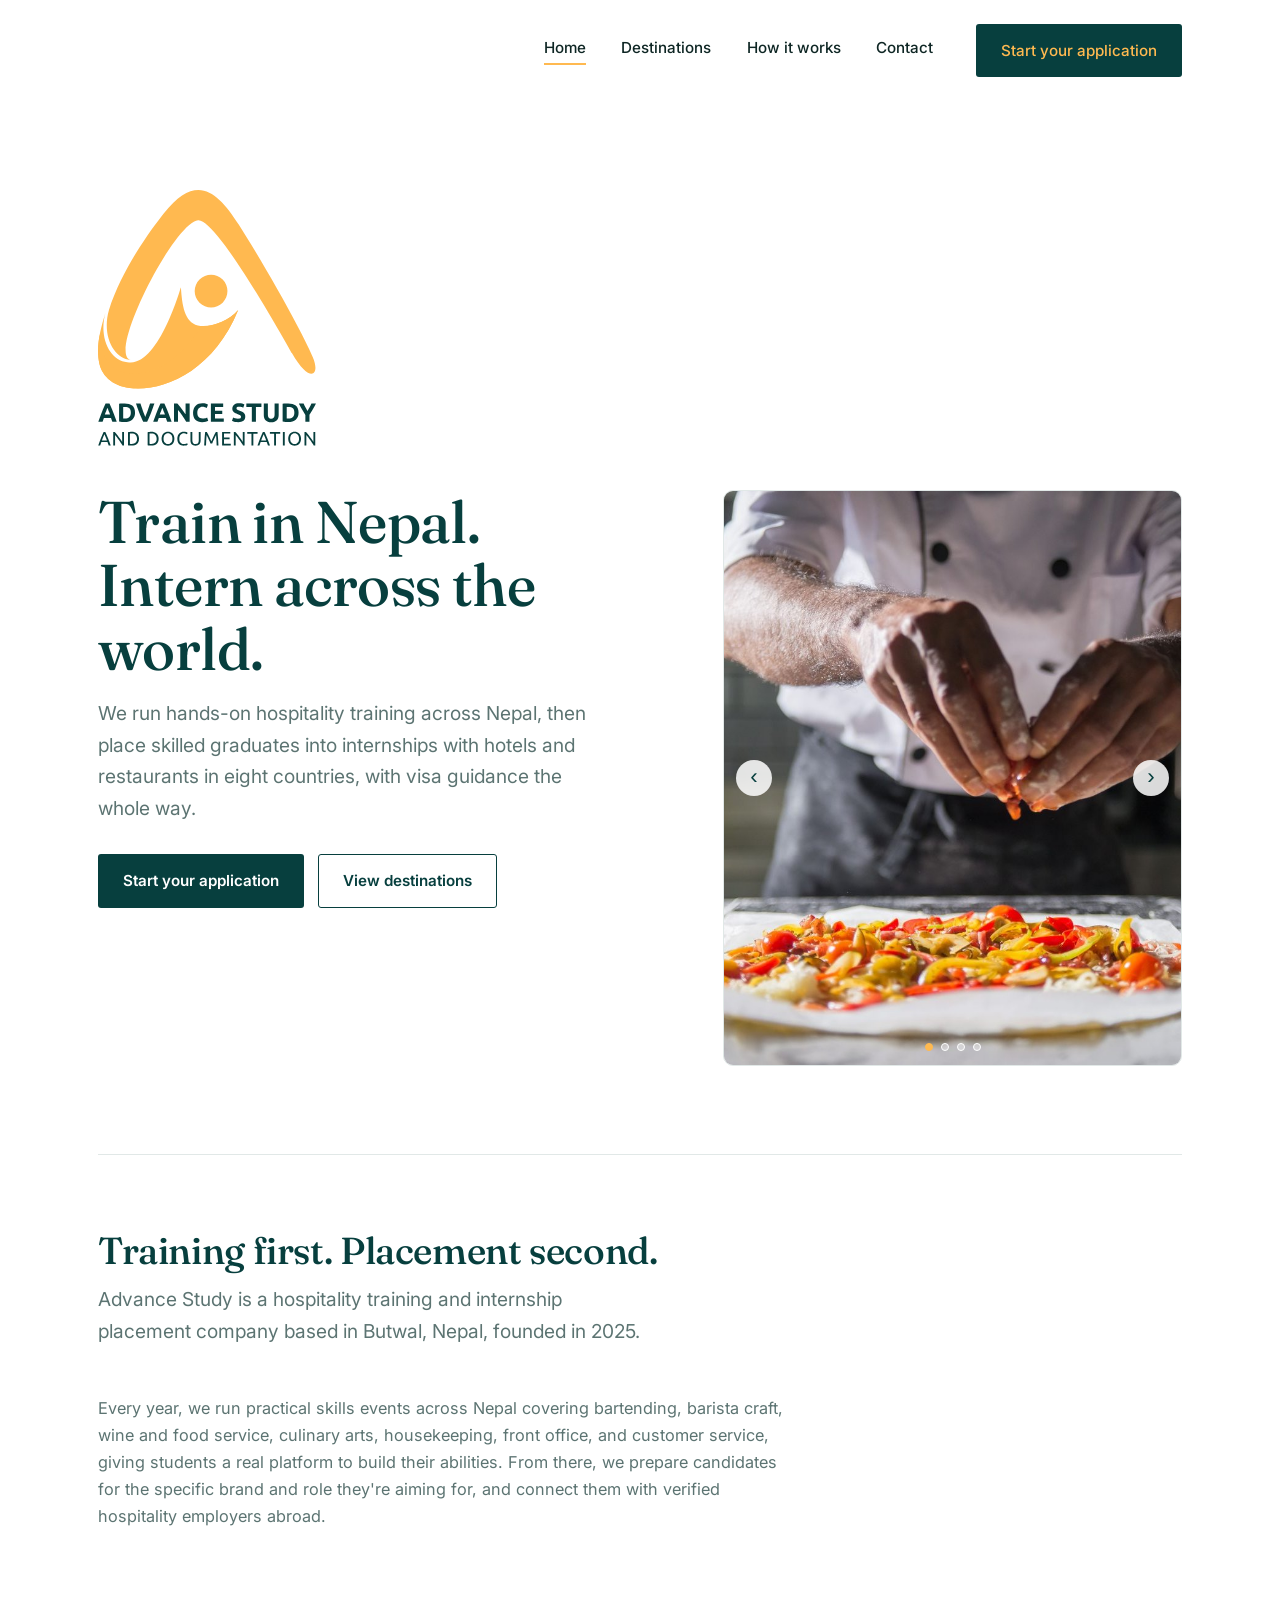
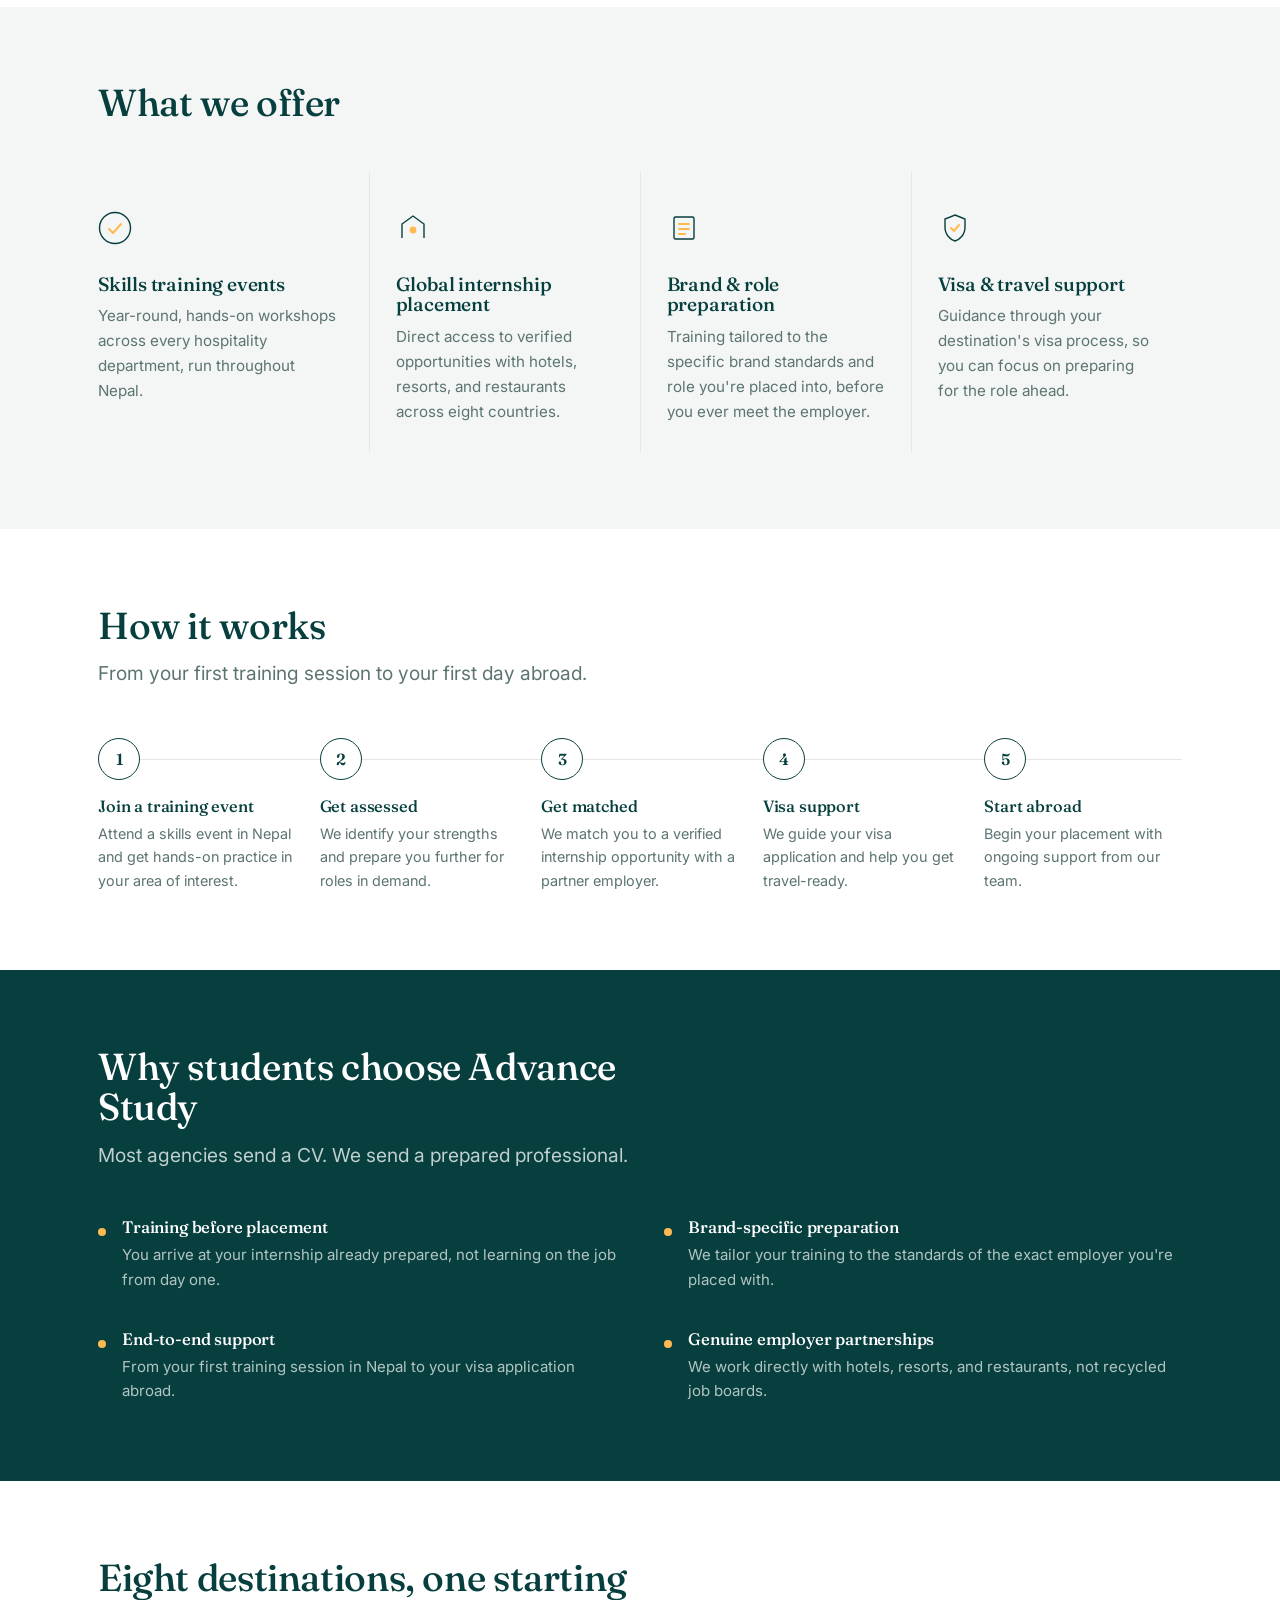
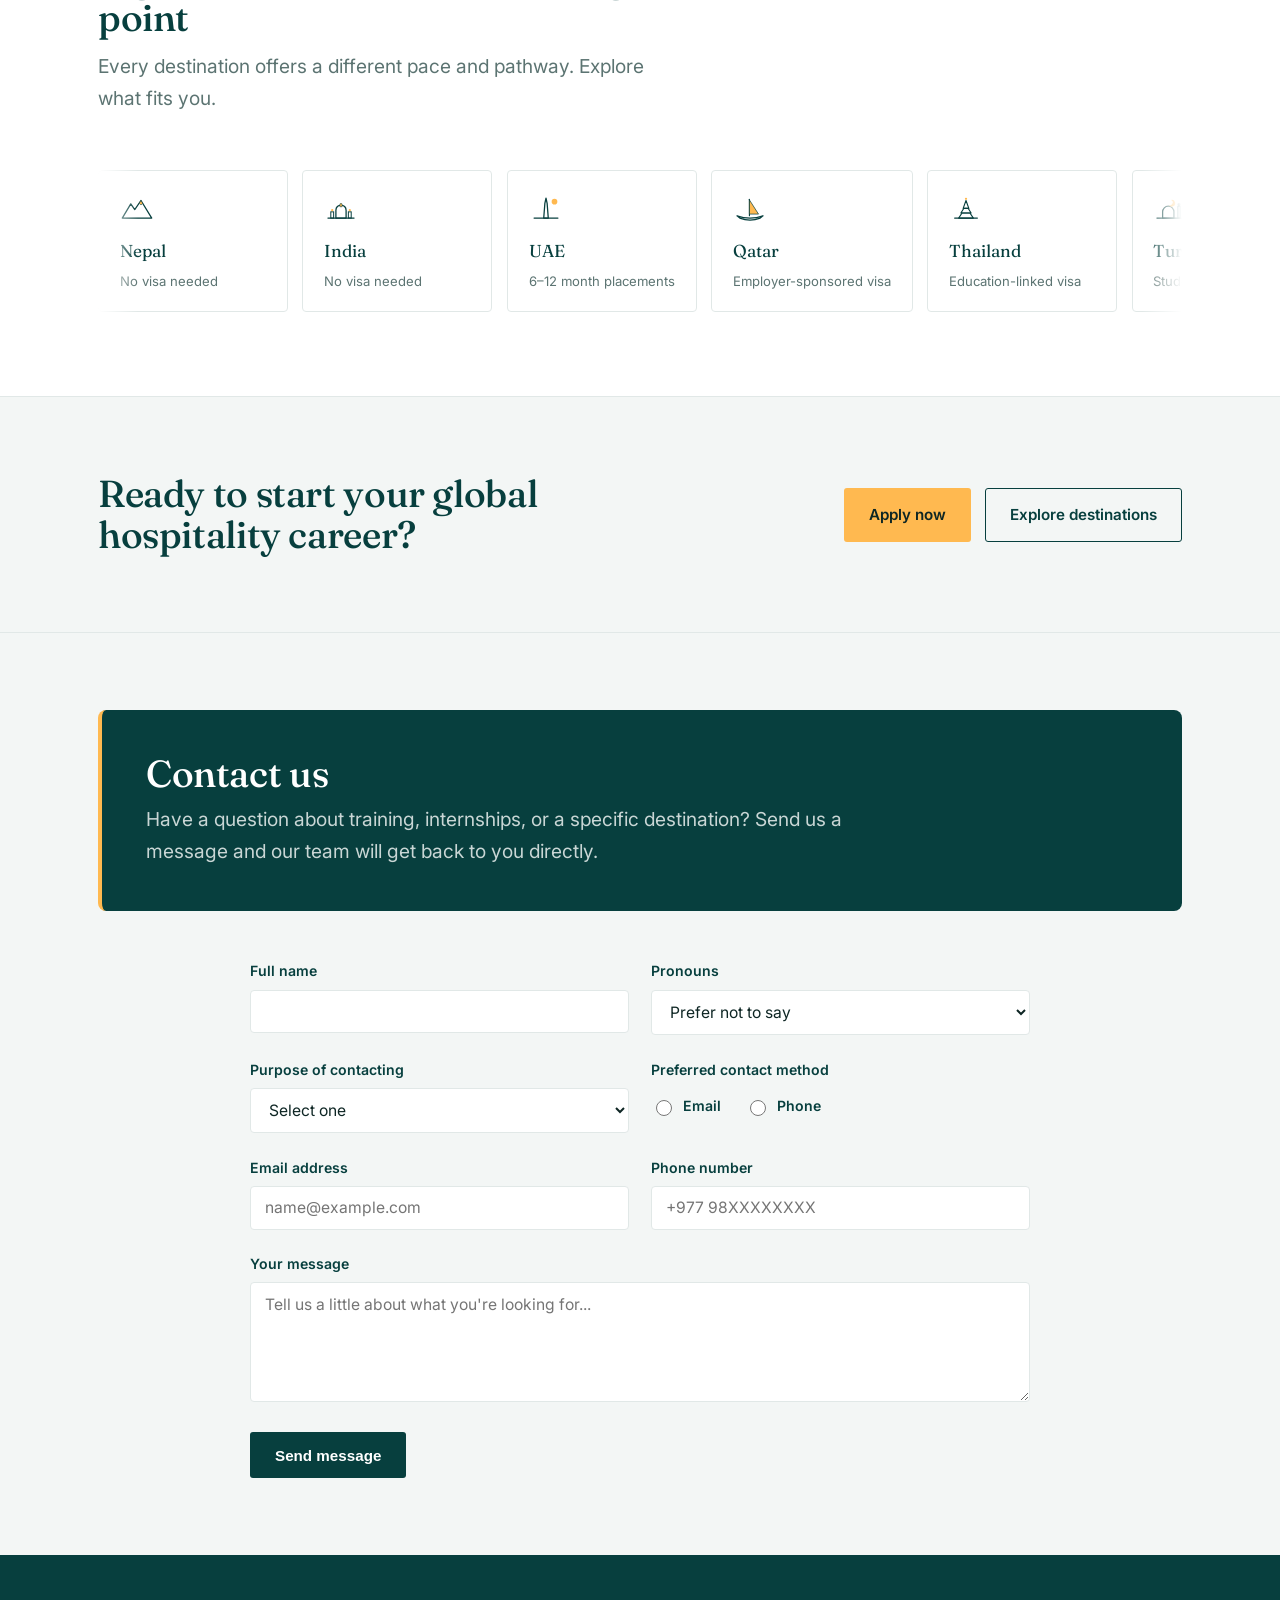
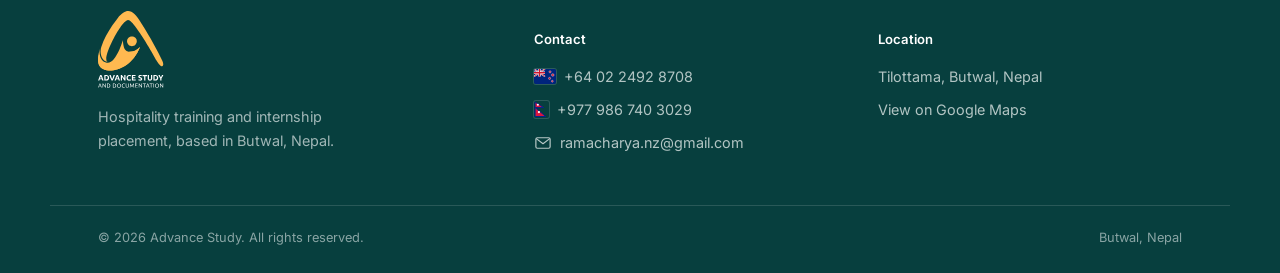
==== index.html @ 86c3196e "Add files via upload" ====
<!DOCTYPE html>
<html lang="en">
<head>
<meta charset="UTF-8">
<meta name="viewport" content="width=device-width, initial-scale=1.0">
<title>Advance Study | Hospitality Training &amp; Global Internships</title>
<meta name="description" content="Advance Study trains Nepalese hospitality students and places them into internships across eight countries, with visa guidance from start to finish.">
<link rel="preconnect" href="https://fonts.googleapis.com">
<link rel="preconnect" href="https://fonts.gstatic.com" crossorigin>
<link href="https://fonts.googleapis.com/css2?family=Fraunces:opsz,wght@9..144,500;9..144,600&family=Inter:wght@400;500;600&display=swap" rel="stylesheet">
<link rel="stylesheet" href="styles.css">
</head>
<body>

<header class="site-header" id="siteHeader">
  <div class="wrap nav">
    <a href="index.html" class="brand">
      <span class="nav-logo-slot" id="navLogoSlot"></span>
    </a>
    <nav class="nav-links">
      <a href="index.html" class="active">Home</a>
      <a href="destinations.html">Destinations</a>
      <a href="#how-it-works">How it works</a>
      <a href="#contact">Contact</a>
      <a href="#contact" class="btn btn-primary nav-cta">Start your application</a>
    </nav>
    <button class="nav-toggle" id="navToggle" aria-label="Menu">
      <span></span><span></span><span></span>
    </button>
  </div>
</header>

<img src="assets/logo-dark.svg" alt="Advance Study" class="traveling-icon" id="travelingIcon" aria-hidden="true">

<main>

  <!-- HERO -->
  <section class="hero">
    <div class="wrap">
      <div class="hero-logo">
        <span class="hero-logo-slot" id="heroLogoSlot"></span>
      </div>
      <div class="hero-grid">
      <div class="hero-copy">
        <h1>Train in Nepal.<br>Intern across the world.</h1>
        <p class="lede">We run hands-on hospitality training across Nepal, then place skilled graduates into internships with hotels and restaurants in eight countries, with visa guidance the whole way.</p>
        <div class="cta-row">
          <a href="#contact" class="btn btn-primary">Start your application</a>
          <a href="destinations.html" class="btn btn-secondary">View destinations</a>
        </div>
      </div>
      <div class="hero-art">
        <div class="hero-slideshow" id="heroSlideshow" role="region" aria-label="Photos of our hospitality training and internships">
          <div class="slide active"><img src="assets/hero/chef-plating.jpg" alt="Chef plating a dish during hands-on culinary training"></div>
          <div class="slide"><img src="assets/hero/kitchen-team.jpg" alt="Kitchen team preparing food together during training"></div>
          <div class="slide"><img src="assets/hero/waiter-service.jpg" alt="Server practicing table-side wine service"></div>
          <div class="slide"><img src="assets/hero/housekeeping.jpg" alt="Housekeeping trainee making a hotel bed"></div>
          <button class="slide-arrow prev" id="slidePrev" aria-label="Previous photo">&#8249;</button>
          <button class="slide-arrow next" id="slideNext" aria-label="Next photo">&#8250;</button>
          <div class="slide-dots" id="slideDots">
            <button class="dot active" data-index="0" aria-label="Show photo 1"></button>
            <button class="dot" data-index="1" aria-label="Show photo 2"></button>
            <button class="dot" data-index="2" aria-label="Show photo 3"></button>
            <button class="dot" data-index="3" aria-label="Show photo 4"></button>
          </div>
        </div>
      </div>
      </div>
    </div>
  </section>

  <div class="wrap"><div class="hairline"></div></div>

  <!-- ABOUT -->
  <section id="about">
    <div class="wrap">
      <div class="section-head">
        <h2>Training first. Placement second.</h2>
        <p class="lede">Advance Study is a hospitality training and internship placement company based in Butwal, Nepal, founded in 2025.</p>
      </div>
      <p style="max-width:70ch; color:var(--teal-muted); font-size:1.02rem;">
        Every year, we run practical skills events across Nepal covering bartending, barista craft, wine and food service, culinary arts, housekeeping, front office, and customer service, giving students a real platform to build their abilities. From there, we prepare candidates for the specific brand and role they're aiming for, and connect them with verified hospitality employers abroad.
      </p>
    </div>
  </section>

  <!-- WHAT WE OFFER -->
  <section style="background:var(--bg-soft);">
    <div class="wrap">
      <div class="section-head">
        <h2>What we offer</h2>
      </div>
      <div class="offer-grid">
        <div class="offer-item">
          <div class="mark-wrap"><svg class="mark" viewBox="0 0 34 34" fill="none"><circle cx="17" cy="17" r="15.5" stroke="#073F3E" stroke-width="1.4"/><path d="M11 18l4 4 8-9" stroke="#FFB950" stroke-width="2" stroke-linecap="round" stroke-linejoin="round"/></svg></div>
          <h3>Skills training events</h3>
          <p>Year-round, hands-on workshops across every hospitality department, run throughout Nepal.</p>
        </div>
        <div class="offer-item">
          <div class="mark-wrap"><svg class="mark" viewBox="0 0 34 34" fill="none"><path d="M6 27V13l11-8 11 8v14" stroke="#073F3E" stroke-width="1.4"/><circle cx="17" cy="19" r="3.4" fill="#FFB950"/></svg></div>
          <h3>Global internship placement</h3>
          <p>Direct access to verified opportunities with hotels, resorts, and restaurants across eight countries.</p>
        </div>
        <div class="offer-item">
          <div class="mark-wrap"><svg class="mark" viewBox="0 0 34 34" fill="none"><rect x="7" y="6" width="20" height="22" rx="1.5" stroke="#073F3E" stroke-width="1.4"/><path d="M12 13h10M12 18h10M12 23h6" stroke="#FFB950" stroke-width="2" stroke-linecap="round"/></svg></div>
          <h3>Brand &amp; role preparation</h3>
          <p>Training tailored to the specific brand standards and role you're placed into, before you ever meet the employer.</p>
        </div>
        <div class="offer-item">
          <div class="mark-wrap"><svg class="mark" viewBox="0 0 34 34" fill="none"><path d="M17 4l10 4v8c0 8-5.5 12.6-10 14-4.5-1.4-10-6-10-14V8z" stroke="#073F3E" stroke-width="1.4"/><path d="M13 17l3 3 5-6" stroke="#FFB950" stroke-width="2" stroke-linecap="round" stroke-linejoin="round"/></svg></div>
          <h3>Visa &amp; travel support</h3>
          <p>Guidance through your destination's visa process, so you can focus on preparing for the role ahead.</p>
        </div>
      </div>
    </div>
  </section>

  <!-- HOW IT WORKS -->
  <section id="how-it-works">
    <div class="wrap">
      <div class="section-head">
        <h2>How it works</h2>
        <p class="lede">From your first training session to your first day abroad.</p>
      </div>
      <div class="process">
        <div class="step">
          <div class="num">1</div>
          <h3>Join a training event</h3>
          <p>Attend a skills event in Nepal and get hands-on practice in your area of interest.</p>
        </div>
        <div class="step">
          <div class="num">2</div>
          <h3>Get assessed</h3>
          <p>We identify your strengths and prepare you further for roles in demand.</p>
        </div>
        <div class="step">
          <div class="num">3</div>
          <h3>Get matched</h3>
          <p>We match you to a verified internship opportunity with a partner employer.</p>
        </div>
        <div class="step">
          <div class="num">4</div>
          <h3>Visa support</h3>
          <p>We guide your visa application and help you get travel-ready.</p>
        </div>
        <div class="step">
          <div class="num">5</div>
          <h3>Start abroad</h3>
          <p>Begin your placement with ongoing support from our team.</p>
        </div>
      </div>
    </div>
  </section>

  <!-- WHY CHOOSE US (inverted) -->
  <section class="inverted">
    <div class="wrap">
      <div class="section-head">
        <h2>Why students choose Advance Study</h2>
        <p class="lede">Most agencies send a CV. We send a prepared professional.</p>
      </div>
      <div class="reasons">
        <div class="reason">
          <span class="dot"></span>
          <div><h3>Training before placement</h3><p>You arrive at your internship already prepared, not learning on the job from day one.</p></div>
        </div>
        <div class="reason">
          <span class="dot"></span>
          <div><h3>Brand-specific preparation</h3><p>We tailor your training to the standards of the exact employer you're placed with.</p></div>
        </div>
        <div class="reason">
          <span class="dot"></span>
          <div><h3>End-to-end support</h3><p>From your first training session in Nepal to your visa application abroad.</p></div>
        </div>
        <div class="reason">
          <span class="dot"></span>
          <div><h3>Genuine employer partnerships</h3><p>We work directly with hotels, resorts, and restaurants, not recycled job boards.</p></div>
        </div>
      </div>
    </div>
  </section>

  <!-- DESTINATIONS TEASER -->
  <section>
    <div class="wrap">
      <div class="section-head">
        <h2>Eight destinations, one starting point</h2>
        <p class="lede">Every destination offers a different pace and pathway. Explore what fits you.</p>
      </div>
      <div class="dest-scroller" id="destScroller">
        <div class="dest-track-wrapper" id="destTrack">
          <div class="dest-track">
            <a class="dest-chip" href="destinations.html#nepal"><img class="chip-icon" src="assets/destinations/nepal.svg" alt=""><div class="country">Nepal</div><div class="tag">No visa needed</div></a>
            <a class="dest-chip" href="destinations.html#india"><img class="chip-icon" src="assets/destinations/india.svg" alt=""><div class="country">India</div><div class="tag">No visa needed</div></a>
            <a class="dest-chip" href="destinations.html#uae"><img class="chip-icon" src="assets/destinations/uae.svg" alt=""><div class="country">UAE</div><div class="tag">6–12 month placements</div></a>
            <a class="dest-chip" href="destinations.html#qatar"><img class="chip-icon" src="assets/destinations/qatar.svg" alt=""><div class="country">Qatar</div><div class="tag">Employer-sponsored visa</div></a>
            <a class="dest-chip" href="destinations.html#thailand"><img class="chip-icon" src="assets/destinations/thailand.svg" alt=""><div class="country">Thailand</div><div class="tag">Education-linked visa</div></a>
            <a class="dest-chip" href="destinations.html#turkey"><img class="chip-icon" src="assets/destinations/turkey.svg" alt=""><div class="country">Turkey</div><div class="tag">Student internship visa</div></a>
            <a class="dest-chip" href="destinations.html#newzealand"><img class="chip-icon" src="assets/destinations/newzealand.svg" alt=""><div class="country">New Zealand</div><div class="tag">Up to 6 months</div></a>
            <a class="dest-chip" href="destinations.html#australia"><img class="chip-icon" src="assets/destinations/australia.svg" alt=""><div class="country">Australia</div><div class="tag">Up to 2 years</div></a>
          </div>
          <div class="dest-track" aria-hidden="true">
            <a class="dest-chip" href="destinations.html#nepal" tabindex="-1"><img class="chip-icon" src="assets/destinations/nepal.svg" alt=""><div class="country">Nepal</div><div class="tag">No visa needed</div></a>
            <a class="dest-chip" href="destinations.html#india" tabindex="-1"><img class="chip-icon" src="assets/destinations/india.svg" alt=""><div class="country">India</div><div class="tag">No visa needed</div></a>
            <a class="dest-chip" href="destinations.html#uae" tabindex="-1"><img class="chip-icon" src="assets/destinations/uae.svg" alt=""><div class="country">UAE</div><div class="tag">6–12 month placements</div></a>
            <a class="dest-chip" href="destinations.html#qatar" tabindex="-1"><img class="chip-icon" src="assets/destinations/qatar.svg" alt=""><div class="country">Qatar</div><div class="tag">Employer-sponsored visa</div></a>
            <a class="dest-chip" href="destinations.html#thailand" tabindex="-1"><img class="chip-icon" src="assets/destinations/thailand.svg" alt=""><div class="country">Thailand</div><div class="tag">Education-linked visa</div></a>
            <a class="dest-chip" href="destinations.html#turkey" tabindex="-1"><img class="chip-icon" src="assets/destinations/turkey.svg" alt=""><div class="country">Turkey</div><div class="tag">Student internship visa</div></a>
            <a class="dest-chip" href="destinations.html#newzealand" tabindex="-1"><img class="chip-icon" src="assets/destinations/newzealand.svg" alt=""><div class="country">New Zealand</div><div class="tag">Up to 6 months</div></a>
            <a class="dest-chip" href="destinations.html#australia" tabindex="-1"><img class="chip-icon" src="assets/destinations/australia.svg" alt=""><div class="country">Australia</div><div class="tag">Up to 2 years</div></a>
          </div>
        </div>
      </div>
    </div>
  </section>

  <!-- CTA BANNER -->
  <section class="cta-banner">
    <div class="wrap">
      <h2>Ready to start your global hospitality career?</h2>
      <div class="cta-row">
        <a href="#contact" class="btn btn-amber">Apply now</a>
        <a href="destinations.html" class="btn btn-secondary">Explore destinations</a>
      </div>
    </div>
  </section>

  <!-- CONTACT FORM -->
  <section class="contact-section" id="contact">
    <div class="wrap">
      <div class="contact-banner">
        <div class="contact-banner-text">
          <h2>Contact us</h2>
          <p class="lede">Have a question about training, internships, or a specific destination? Send us a message and our team will get back to you directly.</p>
        </div>
      </div>

      <form class="contact-form" id="contactForm" action="https://formsubmit.co/ajax/ramacharya.nz@gmail.com" method="POST">
        <input type="hidden" name="_subject" value="New enquiry from Advance Study website">
        <input type="hidden" name="_template" value="table">
        <input type="hidden" name="_captcha" value="false">

        <div class="form-row">
          <div class="form-field">
            <label for="fieldName">Full name</label>
            <input type="text" id="fieldName" name="Name" required autocomplete="name">
          </div>
          <div class="form-field">
            <label for="fieldPronouns">Pronouns</label>
            <select id="fieldPronouns" name="Pronouns">
              <option value="">Prefer not to say</option>
              <option value="She/Her">She/Her</option>
              <option value="He/Him">He/Him</option>
              <option value="They/Them">They/Them</option>
            </select>
          </div>
        </div>

        <div class="form-row">
          <div class="form-field">
            <label for="fieldPurpose">Purpose of contacting</label>
            <select id="fieldPurpose" name="Purpose" required>
              <option value="" disabled selected>Select one</option>
              <option value="General Enquiry">General Enquiry</option>
              <option value="Student Internship Enquiry">Student Internship Enquiry</option>
              <option value="Corporate Enquiry">Corporate Enquiry</option>
            </select>
          </div>
          <div class="form-field">
            <label>Preferred contact method</label>
            <div class="radio-pair">
              <label class="radio-option"><input type="radio" name="PreferredContact" value="Email" required> Email</label>
              <label class="radio-option"><input type="radio" name="PreferredContact" value="Phone" required> Phone</label>
            </div>
          </div>
        </div>

        <div class="form-row">
          <div class="form-field">
            <label for="fieldEmail">Email address</label>
            <input type="email" id="fieldEmail" name="Email" required autocomplete="email" placeholder="name@example.com">
          </div>
          <div class="form-field">
            <label for="fieldPhone">Phone number</label>
            <input type="tel" id="fieldPhone" name="Phone" required autocomplete="tel" pattern="[+0-9\s\-]{7,20}" placeholder="+977 98XXXXXXXX">
          </div>
        </div>

        <div class="form-field form-field-full">
          <label for="fieldMessage">Your message</label>
          <textarea id="fieldMessage" name="Message" rows="5" required placeholder="Tell us a little about what you're looking for..."></textarea>
        </div>

        <button type="submit" class="btn btn-primary" id="contactSubmitBtn">Send message</button>
      </form>

      <div class="contact-thankyou" id="contactThankYou">
        <div class="thankyou-check">&#10003;</div>
        <h3>Thank you for contacting us!</h3>
        <p>We've received your message and will get back to you soon.</p>
        <button type="button" class="btn btn-secondary" id="sendAnotherBtn">Send another message</button>
      </div>
    </div>
  </section>

</main>

<footer class="site-footer">
  <div class="wrap footer-grid">
    <div class="footer-brand">
      <img src="assets/logo-light.svg" alt="Advance Study">
      <p>Hospitality training and internship placement, based in Butwal, Nepal.</p>
    </div>
    <div class="footer-col">
      <h4>Contact</h4>
      <a href="tel:+640224928708" class="contact-line"><img src="assets/icons/flag-nz.svg" class="flag-icon" alt="New Zealand">+64 02 2492 8708</a>
      <a href="tel:+9779867403029" class="contact-line"><img src="assets/icons/flag-nepal.svg" class="flag-icon flag-icon-nepal" alt="Nepal">+977 986 740 3029</a>
      <a href="https://mail.google.com/mail/?view=cm&fs=1&to=ramacharya.nz@gmail.com" target="_blank" rel="noopener" class="contact-line"><img src="assets/icons/email.svg" class="contact-icon" alt="">ramacharya.nz@gmail.com</a>
    </div>
    <div class="footer-col">
      <h4>Location</h4>
      <p>Tilottama, Butwal, Nepal</p>
      <a href="https://www.google.com/maps?q=Tilottama,Nepal" target="_blank" rel="noopener">View on Google Maps</a>
    </div>
  </div>
  <div class="wrap footer-bottom">
    <span>© 2026 Advance Study. All rights reserved.</span>
    <span>Butwal, Nepal</span>
  </div>
</footer>

<script src="script.js"></script>
</body>
</html>
---- styles.css ----
/* ---------------------------------------------------
   Advance Study — Design tokens
--------------------------------------------------- */
:root {
  --teal: #073F3E;
  --teal-700: #0A5250;
  --teal-ink: #0E2624;
  --teal-muted: #5C7472;
  --amber: #FFB950;
  --amber-deep: #EDA333;
  --bg: #FFFFFF;
  --bg-soft: #F3F6F5;
  --border: #E1E8E7;

  --font-display: 'Fraunces', 'Iowan Old Style', serif;
  --font-body: 'Inter', -apple-system, BlinkMacSystemFont, 'Segoe UI', sans-serif;

  --max-w: 1180px;
  --pad: clamp(1.25rem, 4vw, 3rem);
}

* { box-sizing: border-box; }
html { scroll-behavior: smooth; }

body {
  margin: 0;
  font-family: var(--font-body);
  color: var(--teal-ink);
  background: var(--bg);
  line-height: 1.65;
  -webkit-font-smoothing: antialiased;
}

img, svg { display: block; max-width: 100%; }

a { color: inherit; text-decoration: none; }

.wrap {
  max-width: var(--max-w);
  margin: 0 auto;
  padding-left: var(--pad);
  padding-right: var(--pad);
}

h1, h2, h3 {
  font-family: var(--font-display);
  font-weight: 500;
  line-height: 1.08;
  margin: 0;
  color: var(--teal);
  letter-spacing: -0.01em;
}

h1 { font-size: clamp(2.4rem, 4.6vw, 3.8rem); }
h2 { font-size: clamp(1.7rem, 3vw, 2.35rem); }
h3 { font-size: 1.2rem; }

p { margin: 0; }

.lede {
  font-size: clamp(1.05rem, 1.6vw, 1.2rem);
  color: var(--teal-muted);
  max-width: 46ch;
}

.btn {
  display: inline-flex;
  align-items: center;
  gap: 0.5rem;
  padding: 0.85rem 1.5rem;
  border-radius: 3px;
  font-weight: 600;
  font-size: 0.95rem;
  border: 1px solid transparent;
  cursor: pointer;
  transition: background-color .18s ease, color .18s ease, border-color .18s ease;
}
.btn-primary {
  background: var(--teal);
  color: #fff;
}
.btn-primary:hover { background: var(--teal-700); }
.btn-secondary {
  background: transparent;
  color: var(--teal);
  border-color: var(--teal);
}
.btn-secondary:hover { background: var(--teal); color: #fff; }
.btn-amber {
  background: var(--amber);
  color: var(--teal-ink);
}
.btn-amber:hover { background: var(--amber-deep); }

.cta-row { display: flex; flex-wrap: wrap; gap: 0.9rem; }

/* ---------------------------------------------------
   Nav
--------------------------------------------------- */
.site-header {
  position: sticky;
  top: 0;
  z-index: 40;
  background: rgba(255,255,255,0.92);
  backdrop-filter: saturate(180%) blur(10px);
  border-bottom: 1px solid transparent;
  transition: border-color .2s ease, box-shadow .2s ease;
}
.site-header.scrolled {
  border-color: var(--border);
  box-shadow: 0 4px 18px rgba(7,63,62,0.05);
}
.nav {
  display: flex;
  align-items: center;
  justify-content: space-between;
  padding-top: 0.9rem;
  padding-bottom: 0.9rem;
}
.brand { display: flex; align-items: center; gap: 0.65rem; }
.nav-logo-slot {
  display: inline-block;
  visibility: hidden;
  width: 61px;
  height: 72px;
}
.static-nav-logo { height: 72px; width: auto; }
.traveling-icon {
  position: fixed;
  z-index: 60;
  visibility: hidden;
  pointer-events: none;
  /* No CSS transition here on purpose: the logo's position/size is driven
     directly by scroll each frame in script.js, so it tracks scroll speed
     exactly. Adding a transition on top would make it lag behind and feel
     rubber-banded instead of precisely matched to the scroll gesture. */
}
.nav-links {
  display: flex;
  align-items: center;
  gap: 2.2rem;
}
.nav-links a {
  font-size: 0.95rem;
  font-weight: 500;
  color: var(--teal-ink);
  padding-bottom: 3px;
  border-bottom: 2px solid transparent;
  transition: border-color .18s ease, color .18s ease;
}
.nav-links a:hover, .nav-links a.active {
  border-color: var(--amber);
}
.nav-cta { margin-left: 0.5rem; }
.nav-links a.nav-cta,
.nav-links a.nav-cta:hover {
  color: var(--amber);
  border-bottom: none;
  padding-bottom: 0.85rem;
  display: inline-flex;
  align-items: center;
  justify-content: center;
}
.nav-toggle {
  display: none;
  flex-direction: column;
  gap: 5px;
  background: none;
  border: none;
  cursor: pointer;
  padding: 6px;
}
.nav-toggle span { width: 24px; height: 2px; background: var(--teal); display: block; }

@media (max-width: 820px) {
  .nav-links { display: none; }
  .nav-toggle { display: flex; }
  .nav-logo-slot { width: 53px; height: 63px; }
  .static-nav-logo { height: 63px; }
  .site-header.menu-open .nav-links {
    display: flex;
    position: absolute;
    top: 100%;
    left: 0; right: 0;
    background: #fff;
    flex-direction: column;
    align-items: flex-start;
    gap: 0;
    padding: 0.5rem var(--pad) 1.25rem;
    border-bottom: 1px solid var(--border);
  }
  .site-header.menu-open .nav-links a {
    padding: 0.7rem 0;
    width: 100%;
    border-bottom: 1px solid var(--border);
  }
  .site-header.menu-open .nav-cta { margin: 0.9rem 0 0; }
}

/* ---------------------------------------------------
   Hero
--------------------------------------------------- */
.hero {
  padding-top: clamp(3rem, 7vw, 5.5rem);
  padding-bottom: clamp(3rem, 7vw, 5.5rem);
  overflow: hidden;
}
.hero .wrap {
  display: block;
}
.hero-logo {
  margin-bottom: clamp(1.5rem, 4vw, 2.5rem);
  display: block;
}
.hero-logo-slot {
  display: block;
  visibility: hidden;
  width: 220px;
  height: 260px;
}
.hero-grid {
  display: grid;
  grid-template-columns: 1.1fr 0.9fr;
  gap: clamp(2rem, 5vw, 4rem);
  align-items: start;
}
.hero-copy h1 { margin-bottom: 1.1rem; }
.hero-copy .lede { margin-bottom: 1.8rem; max-width: 42ch; }
.hero-art { position: relative; }
.hero-slideshow {
  position: relative;
  width: 100%;
  height: 0;
  padding-bottom: 125%; /* portrait 4:5 ratio, so the image column better matches the text column's height */
  border-radius: 10px;
  overflow: hidden;
  background: var(--bg-soft);
  border: 1px solid var(--border);
}
.hero-slideshow .slide {
  position: absolute;
  top: 0; left: 0; right: 0; bottom: 0;
  opacity: 0;
  transition: opacity 0.8s ease;
}
.hero-slideshow .slide.active { opacity: 1; }
.hero-slideshow .slide img {
  width: 100%;
  height: 100%;
  object-fit: cover;
  display: block;
}
.slide-arrow {
  position: absolute;
  top: 50%;
  transform: translateY(-50%);
  width: 36px; height: 36px;
  border-radius: 50%;
  border: none;
  background: rgba(255,255,255,0.85);
  color: var(--teal);
  font-size: 1.4rem;
  line-height: 1;
  cursor: pointer;
  display: flex; align-items: center; justify-content: center;
  transition: background-color .15s ease;
  z-index: 2;
}
.slide-arrow:hover { background: #fff; }
.slide-arrow.prev { left: 12px; }
.slide-arrow.next { right: 12px; }
.slide-dots {
  position: absolute;
  bottom: 14px;
  left: 0; right: 0;
  display: flex;
  justify-content: center;
  gap: 8px;
  z-index: 2;
}
.slide-dots .dot {
  width: 8px; height: 8px;
  border-radius: 50%;
  border: 1.5px solid #fff;
  background: rgba(255,255,255,0.35);
  padding: 0;
  cursor: pointer;
  transition: background-color .15s ease;
}
.slide-dots .dot.active { background: var(--amber); border-color: var(--amber); }

.hero-logo, .hero-copy, .hero-art {
  opacity: 0;
  transform: translateY(14px);
  animation: rise .7s cubic-bezier(.2,.7,.2,1) forwards;
}
.hero-art { animation-delay: .12s; }
@keyframes rise {
  to { opacity: 1; transform: translateY(0); }
}
@media (prefers-reduced-motion: reduce) {
  .hero-logo, .hero-copy, .hero-art { animation: none; opacity: 1; transform: none; }
}

@media (max-width: 900px) {
  .hero-grid { display: flex; flex-direction: column; }
  .hero-art { order: -1; max-width: 480px; margin: 0 auto 0.5rem; width: 100%; }
  .hero-logo-slot { width: 178px; height: 210px; }
}
@media (max-width: 480px) {
  .hero-logo-slot { width: 152px; height: 180px; }
}

/* ---------------------------------------------------
   Section spacing / dividers
--------------------------------------------------- */
section { padding-top: clamp(3rem, 6vw, 5rem); padding-bottom: clamp(3rem, 6vw, 5rem); }
.section-head { max-width: 56ch; margin-bottom: clamp(2rem, 4vw, 3rem); }
.section-head h2 { margin-bottom: 0.75rem; }
.hairline { border-top: 1px solid var(--border); }

/* ---------------------------------------------------
   Offer grid (What we offer)
--------------------------------------------------- */
.offer-grid {
  display: grid;
  grid-template-columns: repeat(4, 1fr);
}
.offer-item {
  padding: 1.75rem 1.6rem 1.75rem 0;
  border-left: 1px solid var(--border);
  padding-left: 1.6rem;
  transition: transform .2s ease;
}
.offer-item:first-child { border-left: none; padding-left: 0; }
.offer-item .mark-wrap {
  display: inline-flex;
  align-items: center;
  justify-content: center;
  width: 56px; height: 56px;
  border-radius: 50%;
  margin-bottom: 1.1rem;
  margin-left: -11px;
  background: transparent;
  transition: background-color .2s ease;
}
.offer-item:hover { transform: translateY(-5px); }
.offer-item:hover .mark-wrap { background: var(--bg-soft); }
.offer-item .mark {
  width: 34px; height: 34px;
}
.offer-item h3 { margin-bottom: 0.55rem; transition: color .2s ease; }
.offer-item:hover h3 { color: var(--amber-deep); }
.offer-item p { color: var(--teal-muted); font-size: 0.95rem; }

@media (max-width: 860px) {
  .offer-grid { grid-template-columns: 1fr 1fr; row-gap: 2rem; }
  .offer-item:nth-child(3) { border-left: none; padding-left: 0; }
}
@media (max-width: 560px) {
  .offer-grid { grid-template-columns: 1fr; }
  .offer-item { border-left: none !important; padding-left: 0 !important; border-top: 1px solid var(--border); padding-top: 1.75rem; }
  .offer-item:first-child { border-top: none; padding-top: 0; }
}

/* ---------------------------------------------------
   Process (How it works) — genuine sequence, numbered
--------------------------------------------------- */
.process {
  display: grid;
  grid-template-columns: repeat(5, 1fr);
  gap: 1.5rem;
  position: relative;
}
.process::before {
  content: "";
  position: absolute;
  top: 21px; left: 0; right: 0;
  height: 1px;
  background: var(--border);
}
.step { position: relative; transition: transform .2s ease; }
.step:hover { transform: translateY(-4px); }
.step .num {
  position: relative;
  z-index: 1;
  width: 42px; height: 42px;
  border-radius: 50%;
  background: var(--bg);
  border: 1.5px solid var(--teal);
  color: var(--teal);
  display: flex; align-items: center; justify-content: center;
  font-family: var(--font-display);
  font-weight: 600;
  margin-bottom: 1.1rem;
  transition: background-color .2s ease, color .2s ease, border-color .2s ease;
}
.step:hover .num { background: var(--teal); color: #fff; }
.step h3 { font-size: 1.02rem; margin-bottom: 0.4rem; transition: color .2s ease; }
.step:hover h3 { color: var(--amber-deep); }
.step p { font-size: 0.9rem; color: var(--teal-muted); }

@media (max-width: 900px) {
  .process { grid-template-columns: 1fr 1fr; gap: 2rem 1.5rem; }
  .process::before { display: none; }
}
@media (max-width: 560px) {
  .process { grid-template-columns: 1fr; }
}

/* ---------------------------------------------------
   Dark / inverted section (Why choose us)
--------------------------------------------------- */
.inverted {
  background: var(--teal);
  color: #F4F8F7;
}
.inverted h2 { color: #fff; }
.inverted .lede { color: rgba(244,248,247,0.78); }
.reasons {
  display: grid;
  grid-template-columns: repeat(2, 1fr);
  gap: 2.4rem 3rem;
  margin-top: 2.5rem;
}
.reason {
  display: flex;
  gap: 1rem;
  padding: 0.6rem 0.7rem;
  margin: -0.6rem -0.7rem;
  border-radius: 6px;
  transition: background-color .2s ease, transform .2s ease;
}
.reason:hover {
  background: rgba(255,255,255,0.06);
  transform: translateX(6px);
}
.reason .dot {
  flex: none;
  width: 8px; height: 8px;
  border-radius: 50%;
  background: var(--amber);
  margin-top: 0.55rem;
  transition: transform .2s ease;
}
.reason:hover .dot { transform: scale(1.6); }
.reason h3 { color: #fff; font-size: 1.04rem; margin-bottom: 0.35rem; transition: color .2s ease; }
.reason:hover h3 { color: var(--amber); }
.reason p { color: rgba(244,248,247,0.72); font-size: 0.94rem; }

@media (max-width: 700px) {
  .reasons { grid-template-columns: 1fr; }
}

/* ---------------------------------------------------
   Destinations strip (home teaser) — draggable scroll row
--------------------------------------------------- */
.dest-scroller {
  overflow: hidden;
  -webkit-mask-image: linear-gradient(to right, transparent 0, #000 40px, #000 calc(100% - 40px), transparent 100%);
  mask-image: linear-gradient(to right, transparent 0, #000 40px, #000 calc(100% - 40px), transparent 100%);
}
.dest-track-wrapper {
  display: flex;
  width: max-content;
  animation: destMarquee 32s linear infinite;
}
.dest-track {
  display: flex;
  gap: 0.9rem;
  padding-right: 0.9rem;
  padding-bottom: 0.5rem;
  padding-top: 0.5rem;
}
.dest-scroller:hover .dest-track-wrapper,
.dest-scroller:focus-within .dest-track-wrapper {
  animation-play-state: paused;
}
@keyframes destMarquee {
  from { transform: translateX(0); }
  to { transform: translateX(-50%); }
}
@media (prefers-reduced-motion: reduce) {
  .dest-track-wrapper { animation: none; }
}
.dest-chip {
  flex: none;
  min-width: 190px;
  padding: 1.3rem 1.3rem 1.15rem;
  border: 1px solid var(--border);
  border-radius: 4px;
  background: var(--bg);
  transition: border-color .2s ease, transform .2s ease, box-shadow .2s ease;
}
.dest-chip:hover {
  border-color: var(--amber);
  transform: translateY(-6px) scale(1.035);
  box-shadow: 0 14px 28px rgba(7,63,62,0.14);
  z-index: 2;
  position: relative;
}
.chip-icon { width: 34px; height: 34px; margin-bottom: 0.7rem; }
.dest-chip .country { font-family: var(--font-display); font-size: 1.08rem; color: var(--teal); margin-bottom: 0.3rem; }
.dest-chip .tag { font-size: 0.82rem; color: var(--teal-muted); }

/* ---------------------------------------------------
   CTA banner
--------------------------------------------------- */
.cta-banner {
  background: var(--bg-soft);
  border-top: 1px solid var(--border);
  border-bottom: 1px solid var(--border);
}
.cta-banner .wrap {
  display: flex;
  align-items: center;
  justify-content: space-between;
  gap: 2rem;
  flex-wrap: wrap;
}
.cta-banner h2 { max-width: 24ch; }

/* ---------------------------------------------------
   Footer
--------------------------------------------------- */
footer.site-footer {
  background: var(--teal);
  color: rgba(244,248,247,0.85);
}
.footer-grid {
  display: grid;
  grid-template-columns: 1.3fr 1fr 1fr;
  gap: 2.5rem;
  padding-top: 3.5rem;
  padding-bottom: 2.5rem;
}
.footer-brand img { height: 78px; margin-bottom: 1rem; }
.footer-brand p { font-size: 0.9rem; color: rgba(244,248,247,0.65); max-width: 32ch; }
.footer-col h4 {
  font-family: var(--font-body);
  font-size: 0.82rem;
  font-weight: 600;
  color: #fff;
  margin-bottom: 0.9rem;
}
.footer-col a, .footer-col p {
  display: block;
  font-size: 0.9rem;
  color: rgba(244,248,247,0.72);
  margin-bottom: 0.6rem;
}
.footer-col a:hover { color: var(--amber); }
.contact-line {
  display: flex !important;
  align-items: center;
  gap: 0.55rem;
}
.flag-icon {
  width: 22px;
  height: auto;
  flex: none;
  border-radius: 2px;
  box-shadow: 0 0 0 1px rgba(255,255,255,0.15);
}
.flag-icon-nepal { width: 15px; }
.contact-icon {
  width: 18px;
  height: 18px;
  flex: none;
}
.footer-bottom {
  border-top: 1px solid rgba(244,248,247,0.14);
  padding-top: 1.3rem;
  padding-bottom: 1.6rem;
  font-size: 0.8rem;
  color: rgba(244,248,247,0.55);
  display: flex;
  justify-content: space-between;
  flex-wrap: wrap;
  gap: 0.6rem;
}

@media (max-width: 760px) {
  .footer-grid { grid-template-columns: 1fr; gap: 2rem; }
  .footer-brand img { height: 64px; }
}

/* ---------------------------------------------------
   Destinations page — interactive selector
--------------------------------------------------- */
.dest-intro { max-width: 62ch; }
.dest-layout {
  display: grid;
  grid-template-columns: 230px 1fr;
  gap: clamp(2rem, 4vw, 3.5rem);
  align-items: start;
}
.dest-list {
  position: sticky;
  top: 92px;
  display: flex;
  flex-direction: column;
  gap: 0.2rem;
}
.dest-list button {
  text-align: left;
  background: none;
  border: none;
  border-left: 2px solid var(--border);
  padding: 0.65rem 0 0.65rem 1rem;
  font-family: var(--font-body);
  font-size: 0.98rem;
  color: var(--teal-muted);
  cursor: pointer;
  transition: border-color .18s ease, color .18s ease, background-color .18s ease, padding-left .18s ease;
  border-radius: 0 4px 4px 0;
}
.dest-list button:hover {
  color: var(--teal);
  background: var(--bg-soft);
  padding-left: 1.3rem;
  border-color: var(--teal-muted);
}
.dest-list button.active {
  border-color: var(--amber);
  color: var(--teal);
  font-weight: 600;
}
.dest-list button.active:hover {
  background: var(--bg-soft);
  border-color: var(--amber);
}

.dest-panel {
  --panel-pad: 24px;
  border: 1px solid var(--border);
  border-radius: 6px;
  padding: var(--panel-pad);
  overflow: hidden;
}
@media (min-width: 700px) {
  .dest-panel { --panel-pad: 42px; }
}
.panel-photo {
  position: relative;
  margin: calc(-1 * var(--panel-pad)) calc(-1 * var(--panel-pad)) 1.6rem;
  height: 0;
  padding-bottom: 34%; /* wide banner ratio, compatible everywhere */
  overflow: hidden;
  background: var(--bg-soft);
}
.panel-photo img {
  position: absolute;
  top: 0; left: 0; right: 0; bottom: 0;
  width: 100%;
  height: 100%;
  object-fit: cover;
  display: block;
  transition: transform 0.6s ease;
}
.dest-panel:hover .panel-photo img { transform: scale(1.03); }
.dest-panel .eyebrow-row {
  display: flex;
  align-items: baseline;
  justify-content: space-between;
  gap: 1rem;
  margin-bottom: 0.4rem;
  flex-wrap: wrap;
}
.panel-title { display: flex; align-items: center; gap: 0.85rem; }
.dest-icon { width: 44px; height: 44px; flex: none; }
.dest-panel h2 { margin-bottom: 0; }
.visa-pill {
  display: inline-block;
  font-size: 0.78rem;
  font-weight: 600;
  color: var(--teal);
  background: var(--bg-soft);
  border: 1px solid var(--border);
  padding: 0.3rem 0.7rem;
  border-radius: 999px;
  white-space: nowrap;
}
.dest-panel .why { color: var(--teal-muted); margin: 0.9rem 0 1.6rem; max-width: 60ch; }

.dest-facts {
  display: grid;
  grid-template-columns: repeat(2, 1fr);
  gap: 1.4rem 2rem;
  margin-bottom: 1.6rem;
}
.fact h4 {
  font-size: 0.78rem;
  text-transform: none;
  color: var(--teal-muted);
  font-weight: 600;
  margin: 0 0 0.3rem;
}
.fact p { font-size: 0.95rem; }

.good-know {
  background: var(--bg-soft);
  border-left: 2px solid var(--amber);
  padding: 1rem 1.25rem;
  font-size: 0.92rem;
  color: var(--teal-ink);
  border-radius: 0 4px 4px 0;
}

.dest-panel { opacity: 0; animation: rise .35s ease forwards; }

@media (max-width: 820px) {
  .dest-layout { grid-template-columns: 1fr; }
  .dest-list {
    position: static;
    flex-direction: row;
    flex-wrap: wrap;
    gap: 0.4rem 1.2rem;
    border-bottom: 1px solid var(--border);
    padding-bottom: 1rem;
    margin-bottom: 0.5rem;
  }
  .dest-list button { border-left: none; border-bottom: 2px solid transparent; padding: 0.3rem 0; }
  .dest-list button.active { border-bottom-color: var(--amber); }
  .dest-facts { grid-template-columns: 1fr; }
}

/* ---------------------------------------------------
   Contact form section
--------------------------------------------------- */
.contact-section { background: var(--bg-soft); }
.contact-banner {
  background: var(--teal);
  border-radius: 8px;
  padding: clamp(1.75rem, 4vw, 2.75rem);
  margin-bottom: clamp(2rem, 4vw, 3rem);
  border-left: 4px solid var(--amber);
}
.contact-banner-text h2 { color: #fff; margin-bottom: 0.6rem; }
.contact-banner-text .lede { color: rgba(244,248,247,0.82); max-width: 60ch; }

.contact-form {
  max-width: 780px;
  margin: 0 auto;
  display: flex;
  flex-direction: column;
  gap: 1.4rem;
}
.form-row {
  display: grid;
  grid-template-columns: 1fr 1fr;
  gap: 1.4rem;
}
.form-field { display: flex; flex-direction: column; gap: 0.45rem; }
.form-field-full { width: 100%; }
.form-field label {
  font-size: 0.88rem;
  font-weight: 600;
  color: var(--teal);
}
.form-field input,
.form-field select,
.form-field textarea {
  font-family: var(--font-body);
  font-size: 0.98rem;
  color: var(--teal-ink);
  background: #fff;
  border: 1px solid var(--border);
  border-radius: 4px;
  padding: 0.7rem 0.85rem;
  transition: border-color .18s ease, box-shadow .18s ease;
}
.form-field input:focus,
.form-field select:focus,
.form-field textarea:focus {
  outline: none;
  border-color: var(--amber);
  box-shadow: 0 0 0 3px rgba(255,185,80,0.25);
}
.form-field textarea { resize: vertical; min-height: 110px; font-family: var(--font-body); }
.radio-pair { display: flex; gap: 1.5rem; padding-top: 0.4rem; }
.radio-option {
  display: flex;
  align-items: center;
  gap: 0.5rem;
  font-size: 0.95rem;
  color: var(--teal-ink);
  font-weight: 500;
  cursor: pointer;
}
.radio-option input { width: 16px; height: 16px; accent-color: var(--teal); cursor: pointer; }

.contact-form button[type="submit"] {
  align-self: flex-start;
  margin-top: 0.5rem;
}
.contact-form button[type="submit"]:disabled { opacity: 0.6; cursor: default; }

.contact-thankyou {
  display: none;
  max-width: 480px;
  margin: 0 auto;
  text-align: center;
  padding: clamp(2rem, 5vw, 3rem);
  border: 1px solid var(--border);
  border-radius: 8px;
  background: #fff;
}
.thankyou-check {
  width: 56px; height: 56px;
  border-radius: 50%;
  background: var(--amber);
  color: var(--teal-ink);
  font-size: 1.6rem;
  font-weight: 700;
  display: flex;
  align-items: center;
  justify-content: center;
  margin: 0 auto 1.2rem;
}
.contact-thankyou h3 { color: var(--teal); margin-bottom: 0.6rem; font-size: 1.3rem; }
.contact-thankyou p { color: var(--teal-muted); margin-bottom: 1.4rem; }

@media (max-width: 700px) {
  .form-row { grid-template-columns: 1fr; }
}

/* ---------------------------------------------------
   Scroll-reveal for section headings
--------------------------------------------------- */
.reveal-init {
  opacity: 0;
  transform: translateY(24px);
  transition: opacity .7s cubic-bezier(.2,.7,.2,1), transform .7s cubic-bezier(.2,.7,.2,1);
}
.reveal-visible {
  opacity: 1;
  transform: translateY(0);
}
@media (prefers-reduced-motion: reduce) {
  .reveal-init { opacity: 1; transform: none; transition: none; }
}

/* ---------------------------------------------------
   Map + contact (destinations & home footer area)
--------------------------------------------------- */
.map-frame {
  border: 1px solid var(--border);
  border-radius: 6px;
  overflow: hidden;
  height: 260px;
}
.map-frame iframe { width: 100%; height: 100%; border: 0; display: block; }
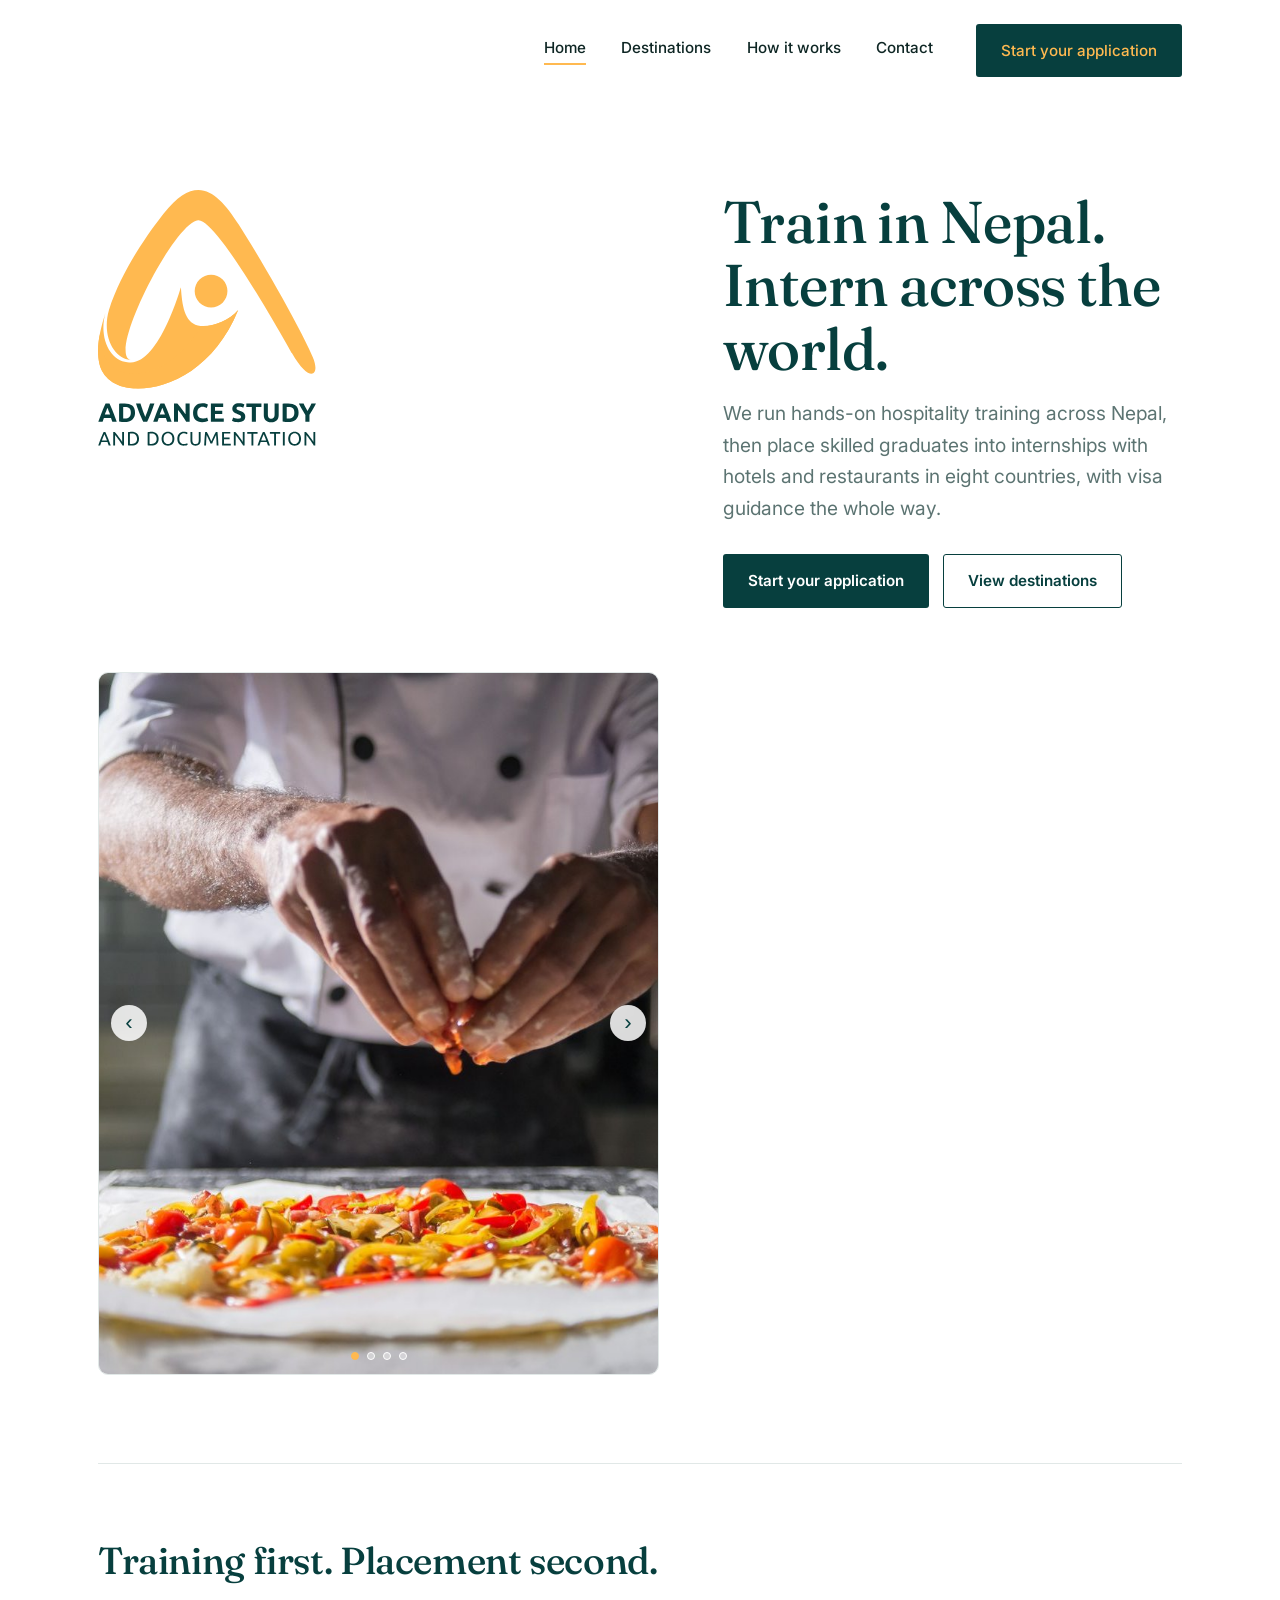
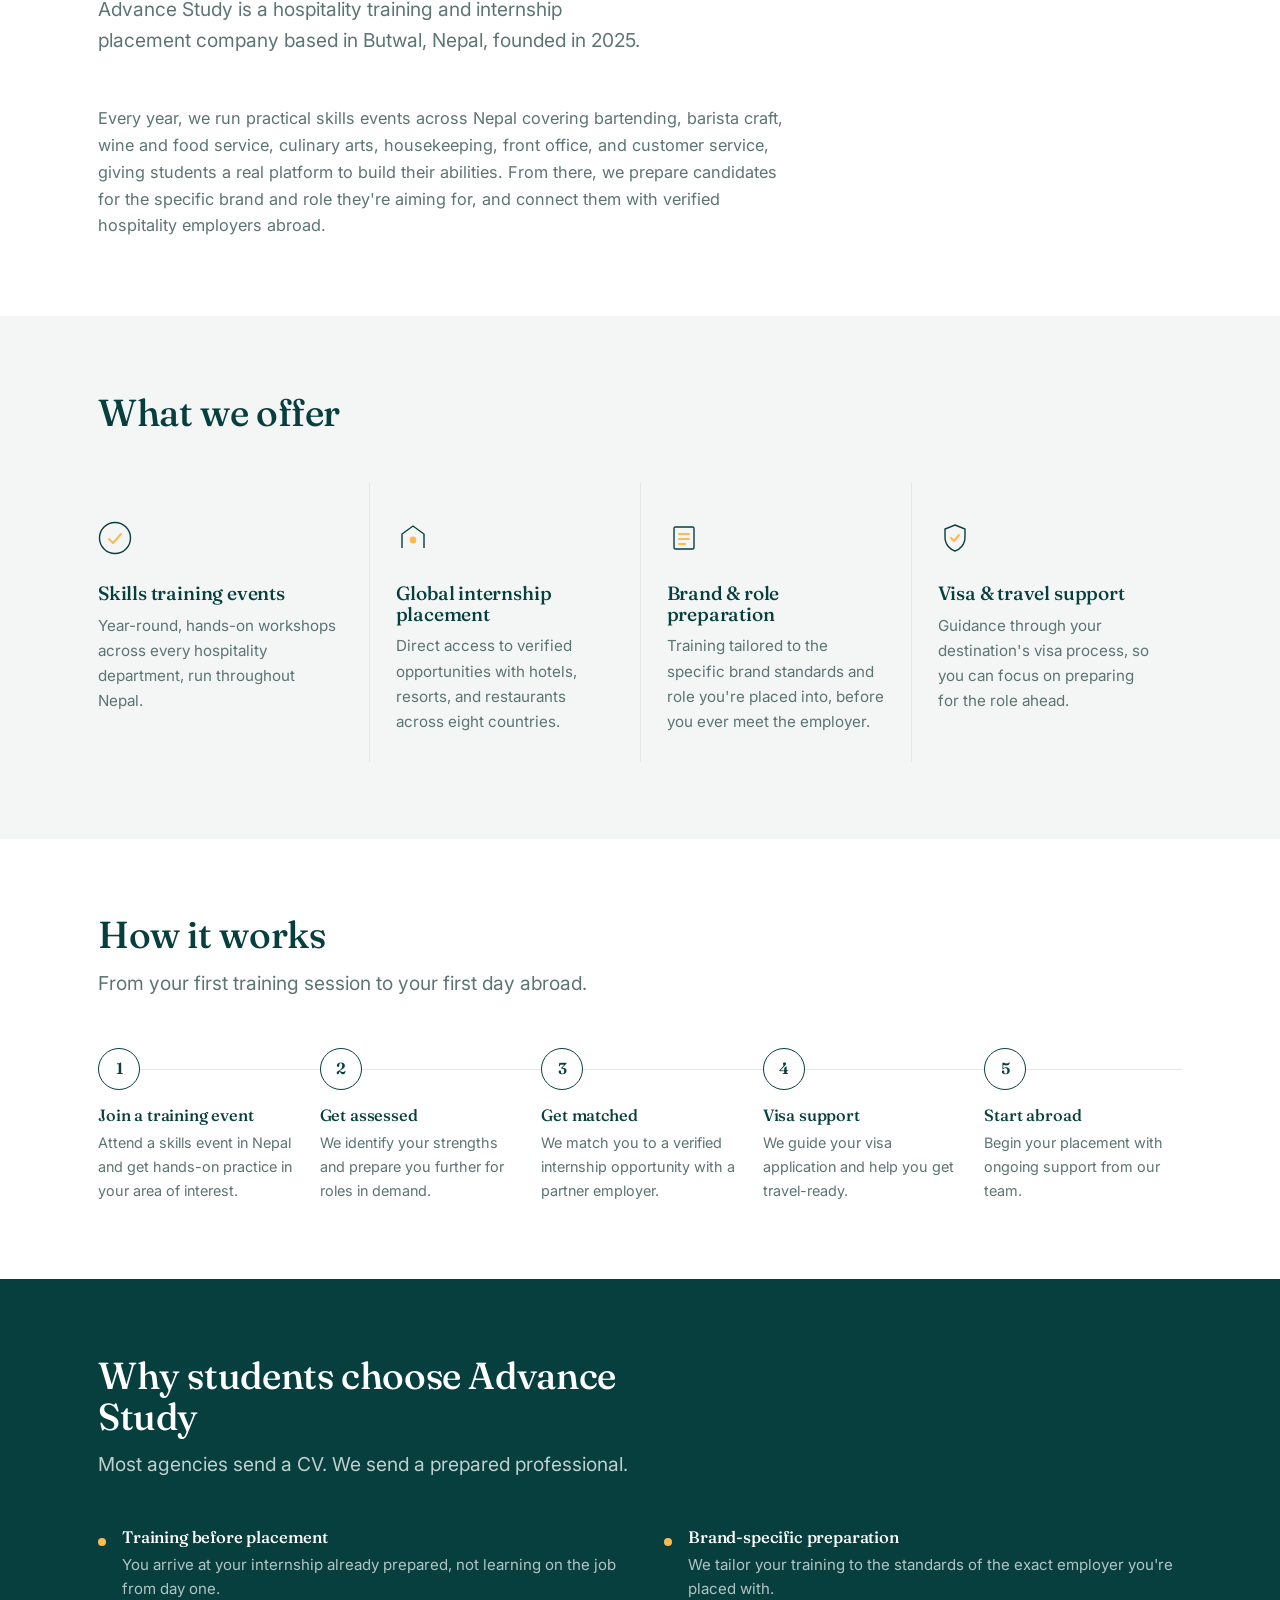
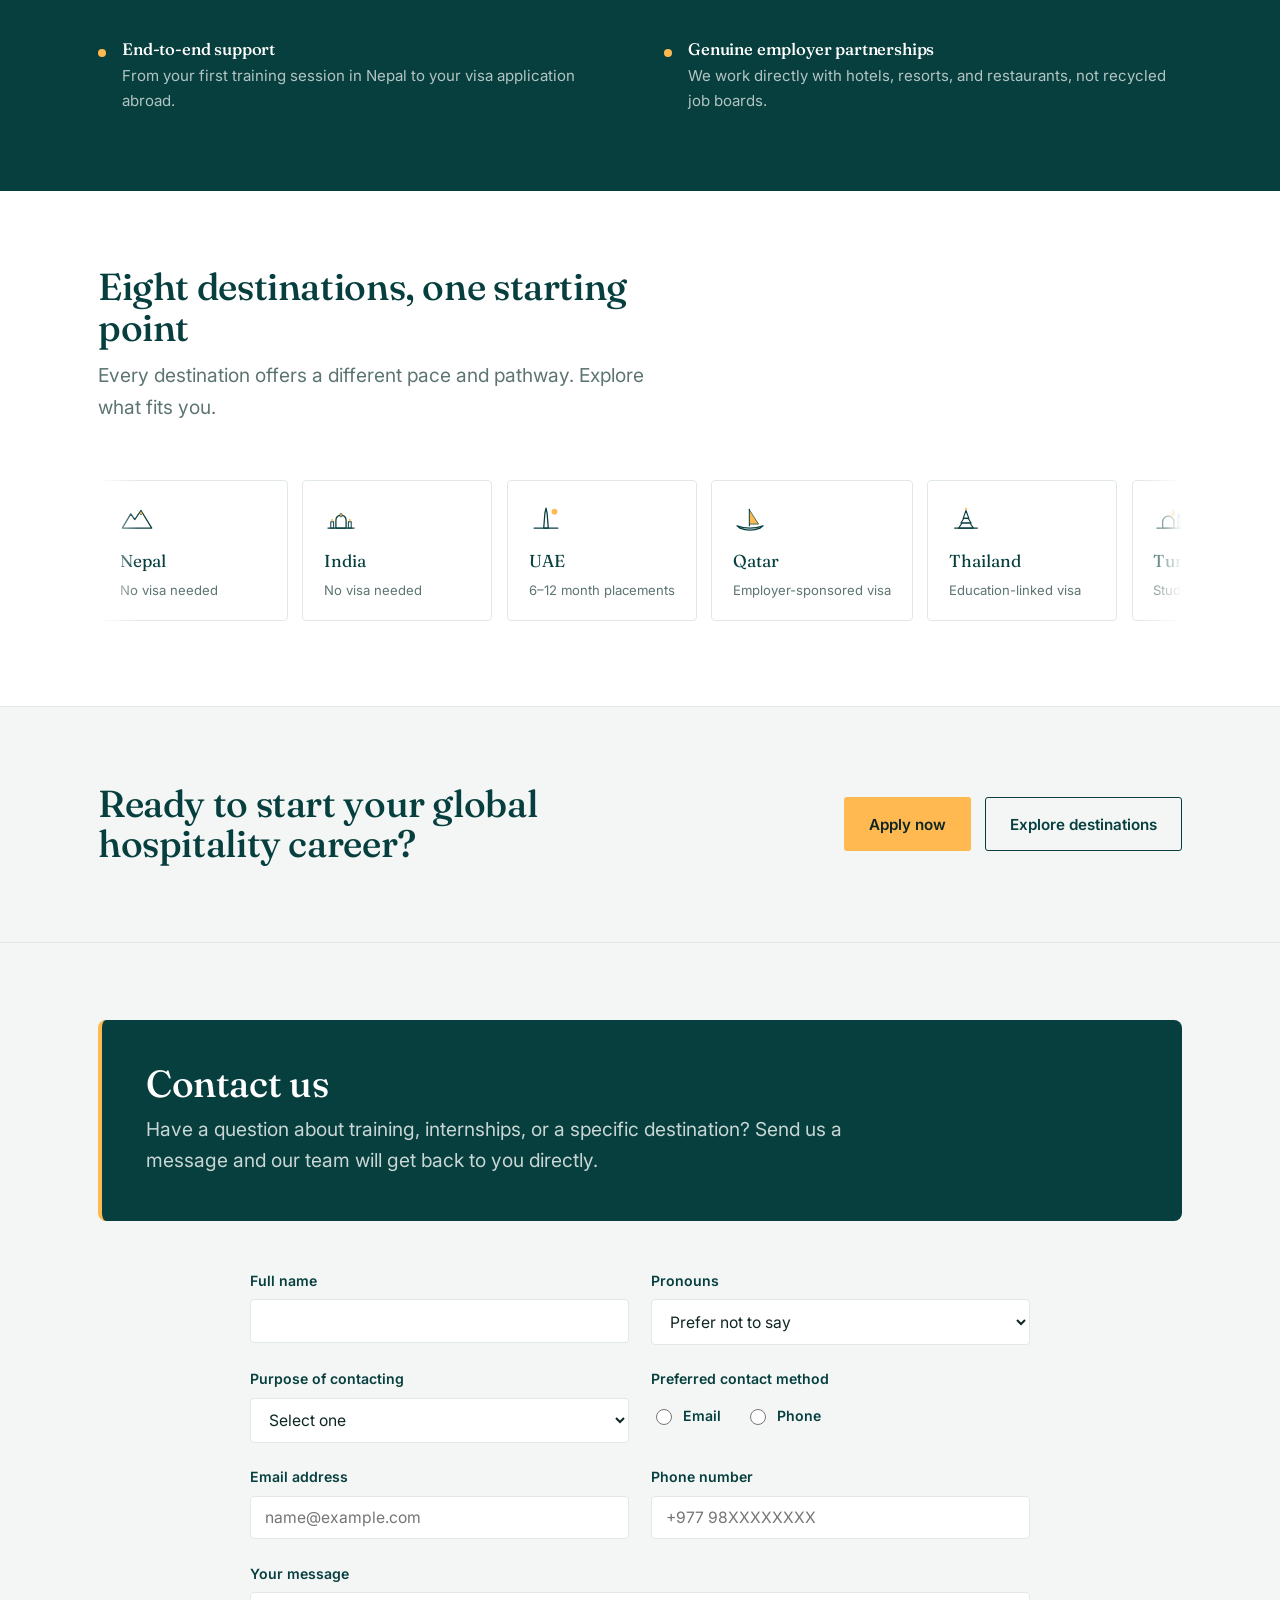
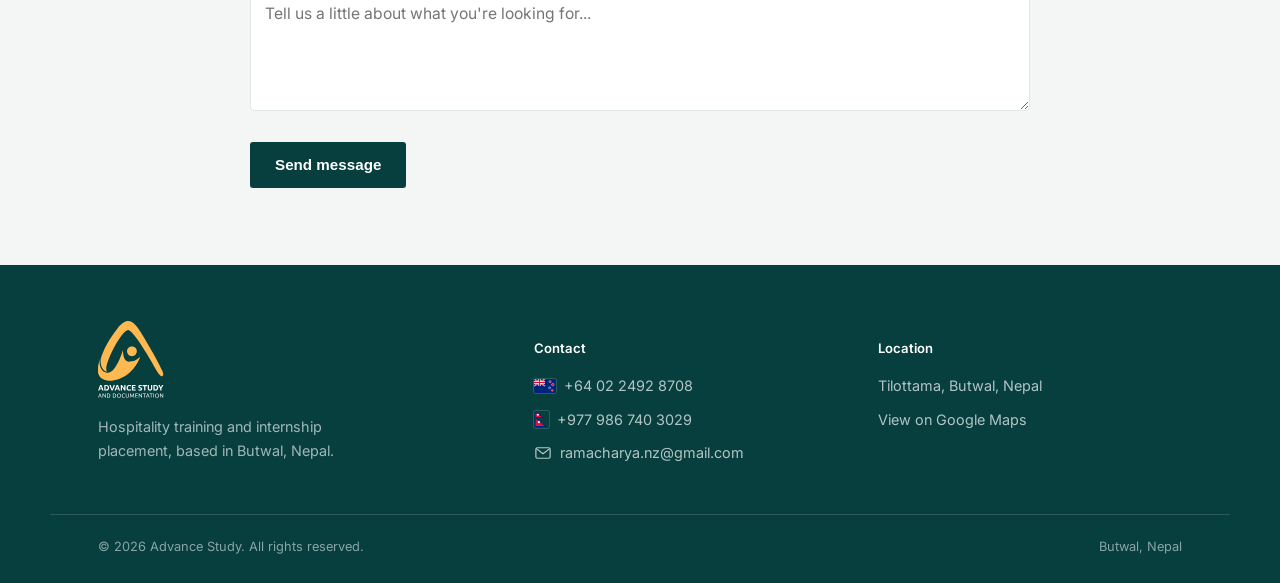
==== commit bebe74be: "Update index.html" ====
--- a/index.html
+++ b/index.html
@@ -37,10 +37,10 @@
   <!-- HERO -->
   <section class="hero">
     <div class="wrap">
+      <div class="hero-grid">
       <div class="hero-logo">
         <span class="hero-logo-slot" id="heroLogoSlot"></span>
       </div>
-      <div class="hero-grid">
       <div class="hero-copy">
         <h1>Train in Nepal.<br>Intern across the world.</h1>
         <p class="lede">We run hands-on hospitality training across Nepal, then place skilled graduates into internships with hotels and restaurants in eight countries, with visa guidance the whole way.</p>
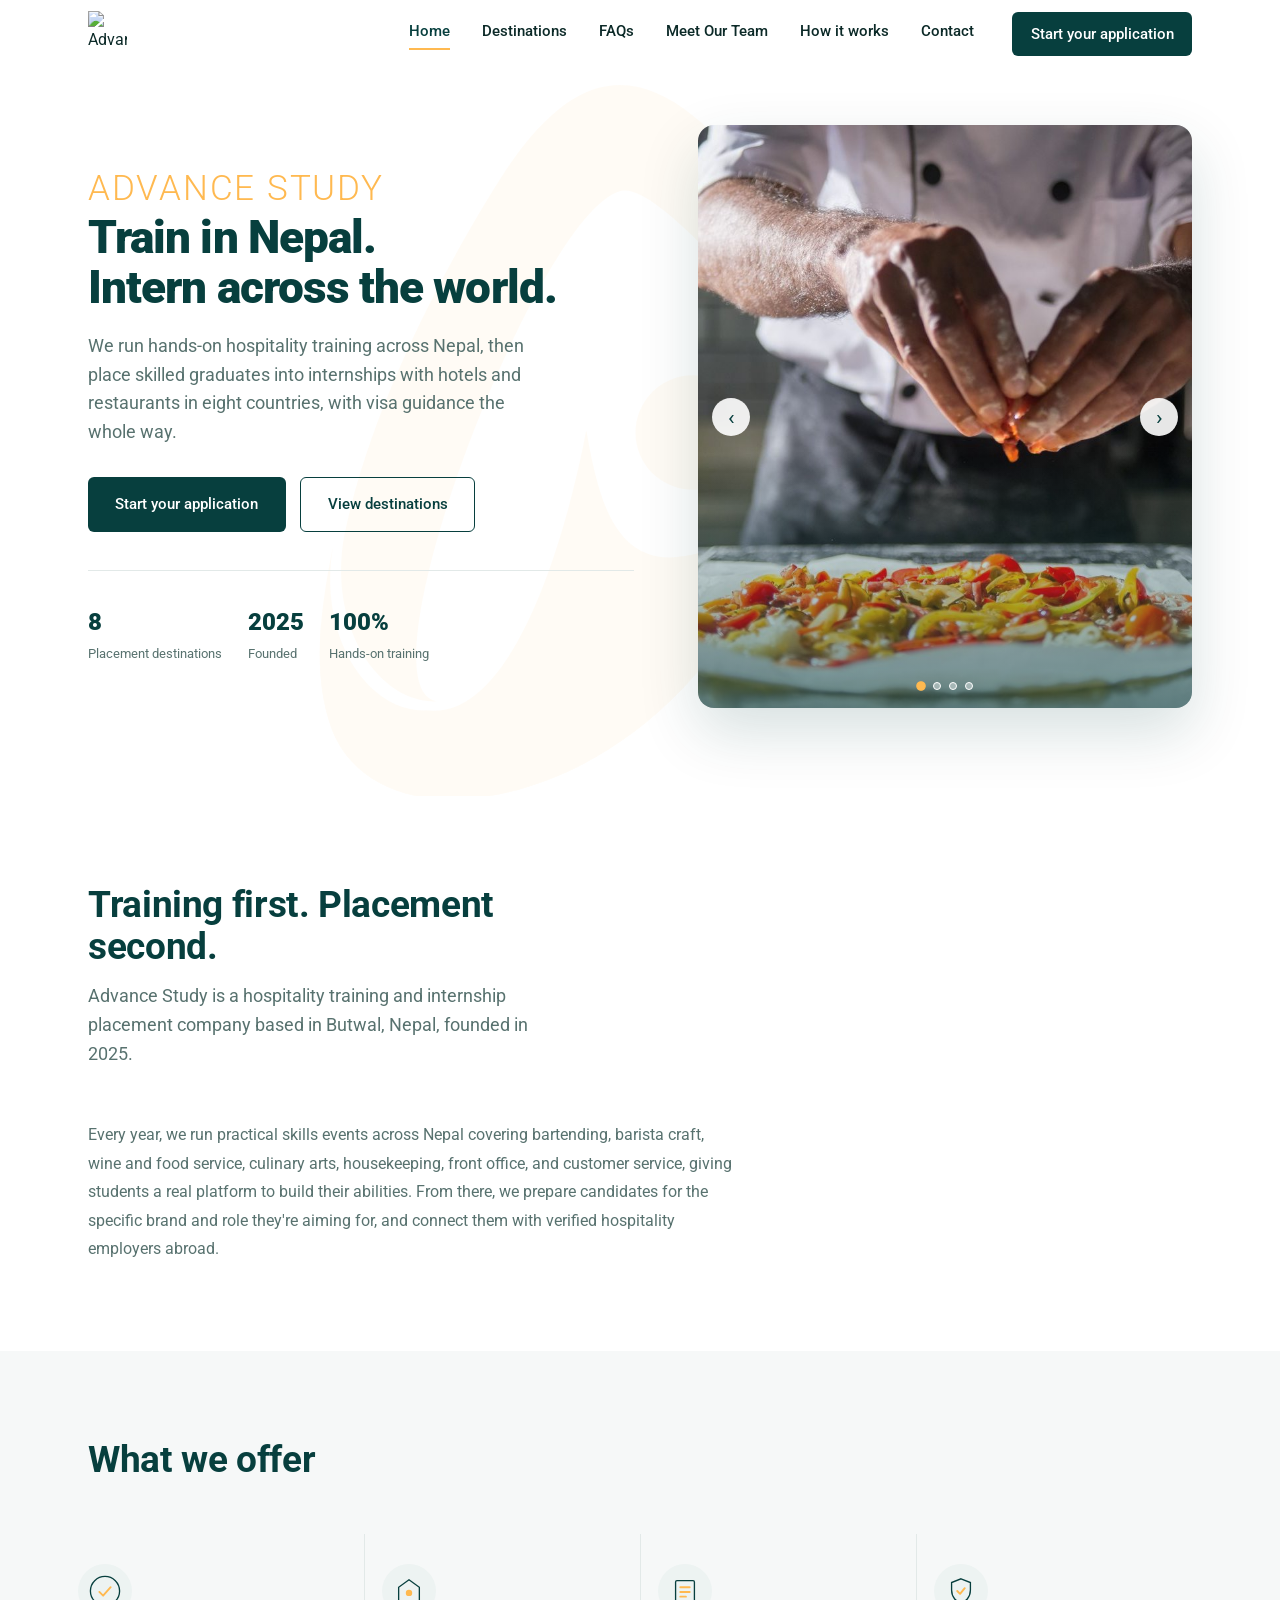
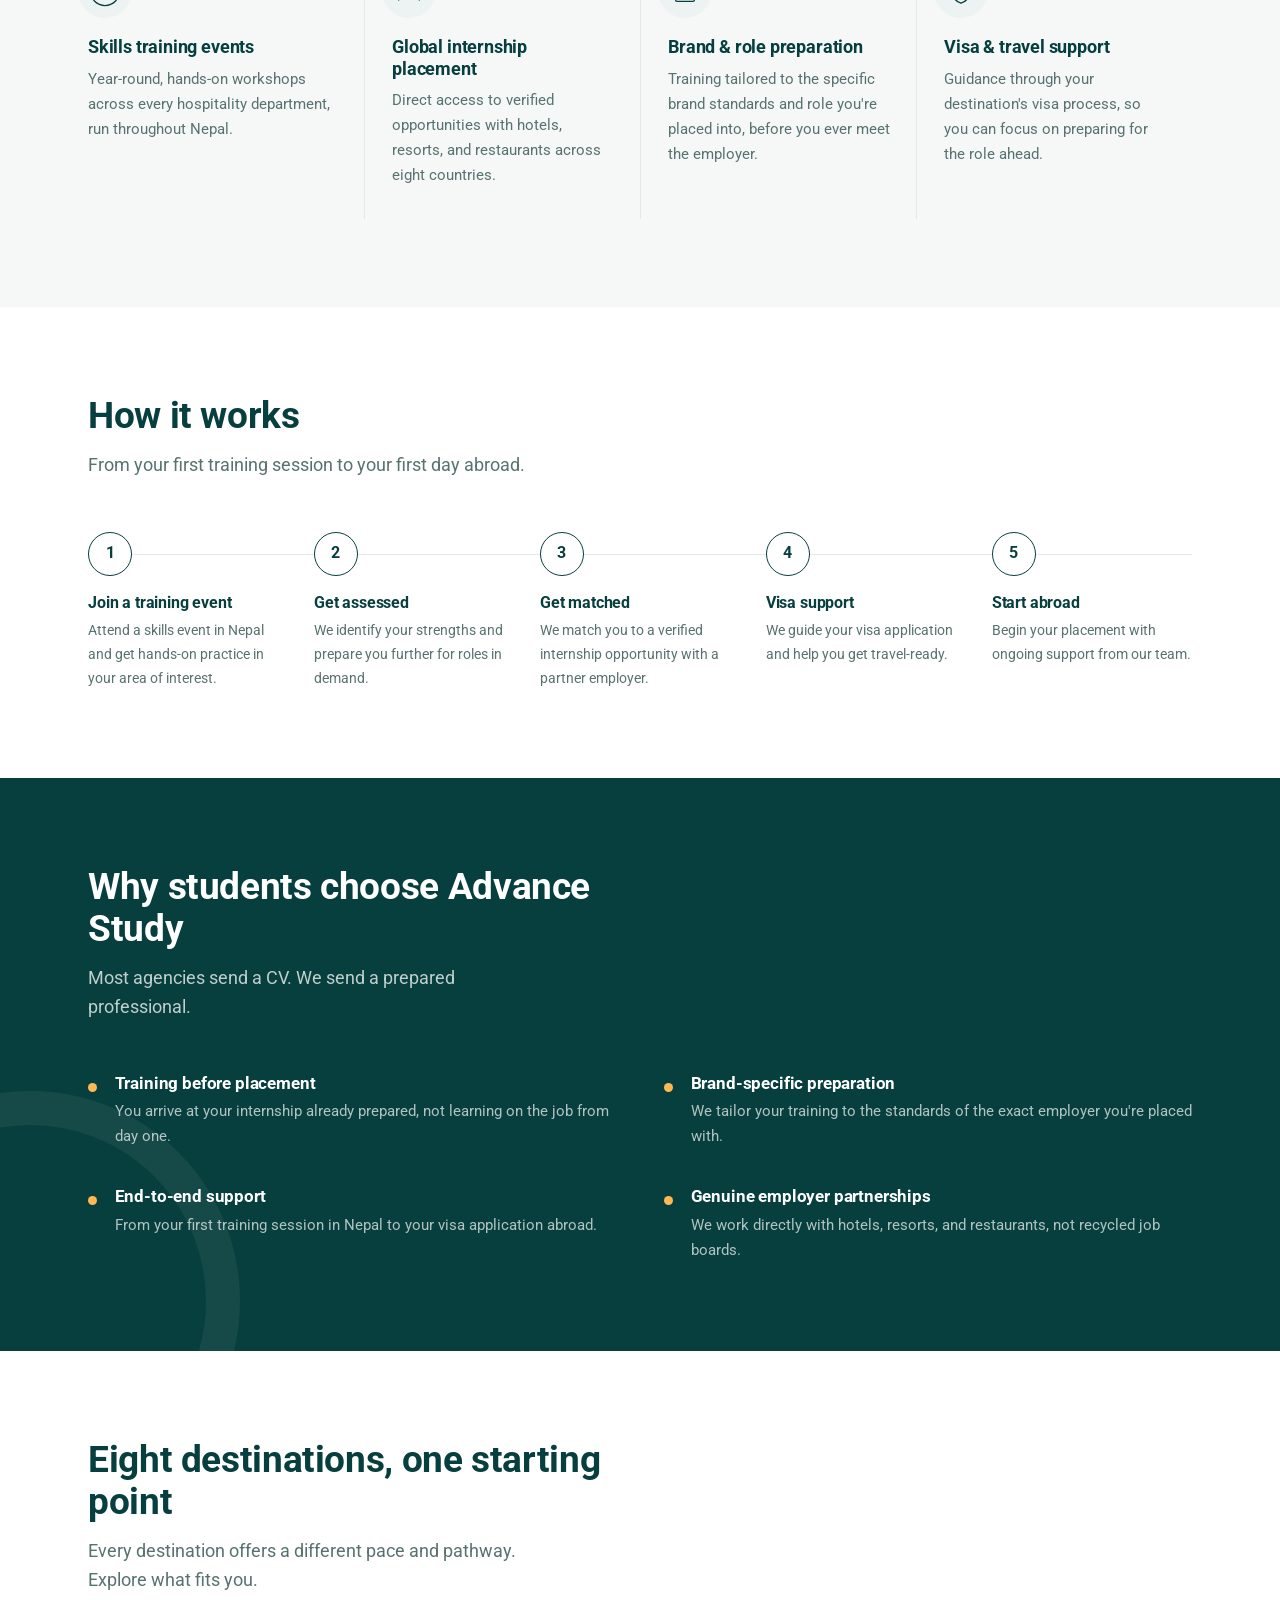
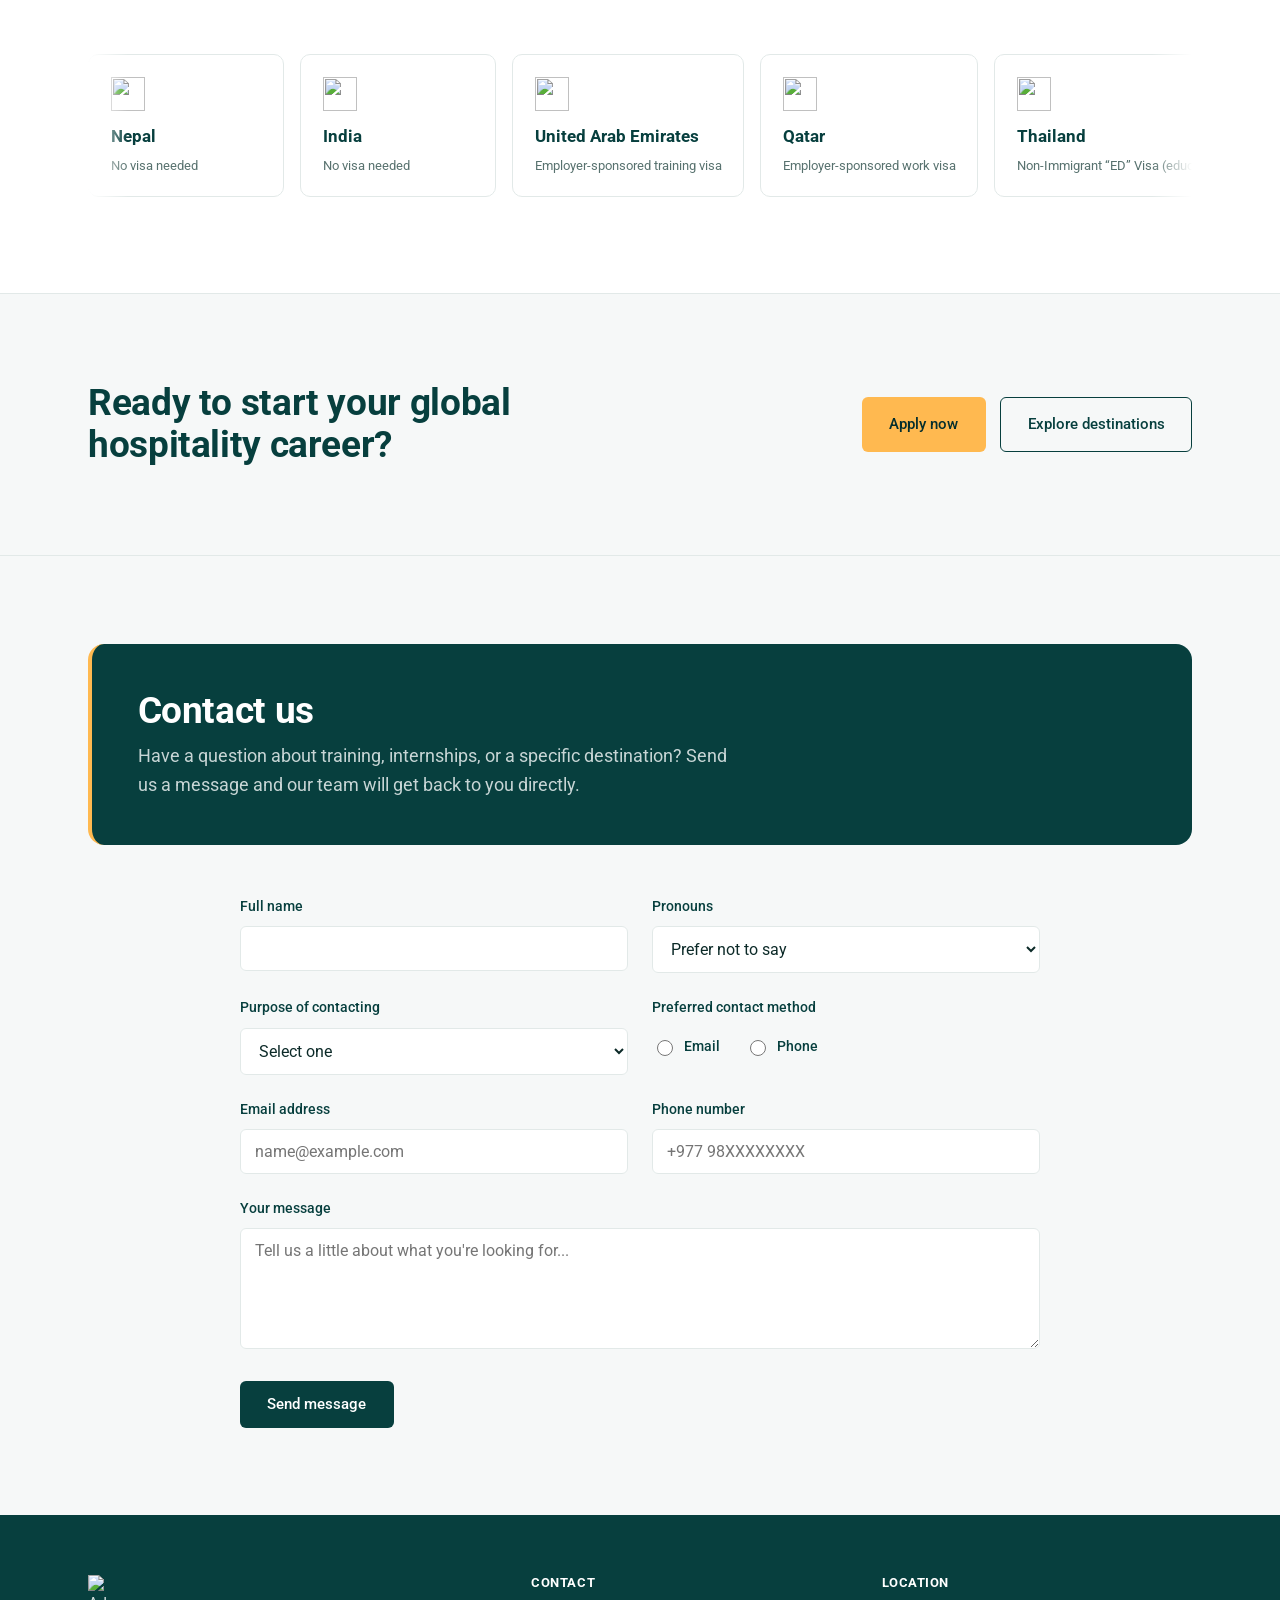
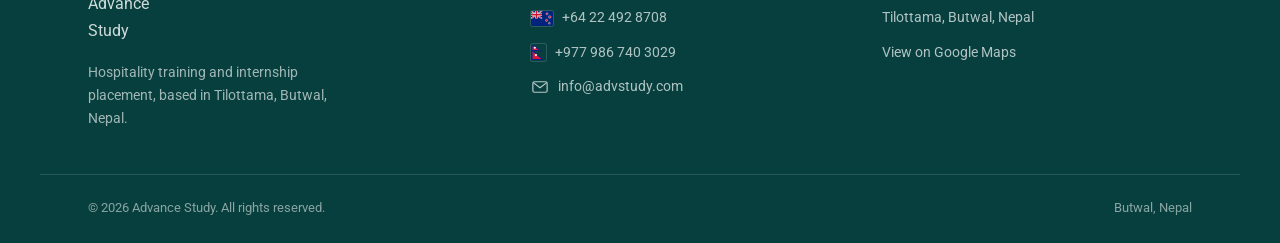
==== commit 7e599fa3: "Sync repo with current live site content Repo had drifted significantly out of date (missing faq.htm" ====
--- a/index.html
+++ b/index.html
@@ -3,94 +3,156 @@
 <head>
 <meta charset="UTF-8">
 <meta name="viewport" content="width=device-width, initial-scale=1.0">
-<title>Advance Study | Hospitality Training &amp; Global Internships</title>
+<!-- No Google Analytics ID set yet -- add one in Settings to start tracking visits. -->
+<link rel="canonical" href="https://advstudy.com/">
+<title>Advance Study | Hospitality Training &amp; Global Internships in Nepal</title>
 <meta name="description" content="Advance Study trains Nepalese hospitality students and places them into internships across eight countries, with visa guidance from start to finish.">
+<meta name="keywords" content="hospitality training Nepal, hotel internship abroad, BHM internship, DHM internship, hospitality visa guidance, hotel management internship Nepal">
+<meta name="robots" content="index, follow">
+<meta name="author" content="Advance Study">
+
+<!-- Open Graph -->
+<meta property="og:type" content="website">
+<meta property="og:site_name" content="Advance Study">
+<meta property="og:title" content="Advance Study | Hospitality Training &amp; Global Internships in Nepal">
+<meta property="og:description" content="Advance Study trains Nepalese hospitality students and places them into internships across eight countries, with visa guidance from start to finish.">
+<meta property="og:url" content="https://advstudy.com/">
+<meta property="og:image" content="https://amqkzdubjdnbfzmctoau.supabase.co/storage/v1/object/public/site-media/hero/chef-plating.jpg">
+<meta property="og:locale" content="en_US">
+<meta name="twitter:card" content="summary_large_image">
+<meta name="twitter:title" content="Advance Study | Hospitality Training &amp; Global Internships in Nepal">
+<meta name="twitter:description" content="Advance Study trains Nepalese hospitality students and places them into internships across eight countries, with visa guidance from start to finish.">
+<meta name="twitter:image" content="https://amqkzdubjdnbfzmctoau.supabase.co/storage/v1/object/public/site-media/hero/chef-plating.jpg">
+
 <link rel="preconnect" href="https://fonts.googleapis.com">
 <link rel="preconnect" href="https://fonts.gstatic.com" crossorigin>
-<link href="https://fonts.googleapis.com/css2?family=Fraunces:opsz,wght@9..144,500;9..144,600&family=Inter:wght@400;500;600&display=swap" rel="stylesheet">
+<link href="https://fonts.googleapis.com/css2?family=Roboto:ital,wght@0,300;0,400;0,500;0,700;0,900;1,400&display=swap" rel="stylesheet">
 <link rel="stylesheet" href="styles.css">
+<link rel="icon" type="image/svg+xml" href="assets/favicon.svg">
+<link rel="icon" type="image/png" sizes="32x32" href="assets/favicon-32.png">
+<link rel="icon" type="image/png" sizes="16x16" href="assets/favicon-16.png">
+<link rel="apple-touch-icon" href="assets/apple-touch-icon.png">
+<link rel="shortcut icon" href="assets/favicon.ico">
+
+<script type="application/ld+json">
+{
+  "@context": "https://schema.org",
+  "@type": "EducationalOrganization",
+  "name": "Advance Study",
+  "url": "https://advstudy.com/",
+  "logo": "https://advstudy.com/assets/logo-dark.svg",
+  "description": "Hospitality training and internship placement company based in Butwal, Nepal, training students then placing them into internships across eight countries.",
+  "foundingDate": "2025",
+  "address": {
+    "@type": "PostalAddress",
+    "addressLocality": "Tilottama, Butwal",
+    "addressCountry": "NP"
+  },
+  "contactPoint": [
+    {
+      "@type": "ContactPoint",
+      "telephone": "+977-986-740-3029",
+      "contactType": "customer service",
+      "areaServed": "NP"
+    },
+    {
+      "@type": "ContactPoint",
+      "telephone": "+64-2-2492-8708",
+      "contactType": "customer service",
+      "areaServed": "NZ"
+    }
+  ],
+  "email": "info@advstudy.com",
+  "sameAs": []
+}
+</script>
 </head>
 <body>
+<a href="#main" class="skip-link">Skip to main content</a>
 
 <header class="site-header" id="siteHeader">
   <div class="wrap nav">
-    <a href="index.html" class="brand">
-      <span class="nav-logo-slot" id="navLogoSlot"></span>
+    <a href="index.html" class="brand" aria-label="Advance Study home">
+      <img src="https://amqkzdubjdnbfzmctoau.supabase.co/storage/v1/object/public/site-media/branding/logo-dark.svg" alt="Advance Study" width="46" height="54">
     </a>
-    <nav class="nav-links">
+    <nav class="nav-links" aria-label="Primary">
       <a href="index.html" class="active">Home</a>
       <a href="destinations.html">Destinations</a>
+      <a href="faq.html">FAQs</a>
+      <a href="team.html">Meet Our Team</a>
       <a href="#how-it-works">How it works</a>
       <a href="#contact">Contact</a>
-      <a href="#contact" class="btn btn-primary nav-cta">Start your application</a>
+      <a href="#contact" class="btn nav-cta">Start your application</a>
     </nav>
-    <button class="nav-toggle" id="navToggle" aria-label="Menu">
+    <button class="nav-toggle" id="navToggle" aria-label="Open menu" aria-expanded="false">
       <span></span><span></span><span></span>
     </button>
   </div>
 </header>
 
-<img src="assets/logo-dark.svg" alt="Advance Study" class="traveling-icon" id="travelingIcon" aria-hidden="true">
-
-<main>
+<main id="main">
 
   <!-- HERO -->
   <section class="hero">
+    <div class="shape-field" aria-hidden="true">
+      <img src="assets/icons/logo-mark.svg" alt="" class="hero-watermark" width="162" height="146">
+    </div>
     <div class="wrap">
       <div class="hero-grid">
-      <div class="hero-logo">
-        <span class="hero-logo-slot" id="heroLogoSlot"></span>
-      </div>
-      <div class="hero-copy">
-        <h1>Train in Nepal.<br>Intern across the world.</h1>
-        <p class="lede">We run hands-on hospitality training across Nepal, then place skilled graduates into internships with hotels and restaurants in eight countries, with visa guidance the whole way.</p>
-        <div class="cta-row">
-          <a href="#contact" class="btn btn-primary">Start your application</a>
-          <a href="destinations.html" class="btn btn-secondary">View destinations</a>
-        </div>
-      </div>
-      <div class="hero-art">
-        <div class="hero-slideshow" id="heroSlideshow" role="region" aria-label="Photos of our hospitality training and internships">
-          <div class="slide active"><img src="assets/hero/chef-plating.jpg" alt="Chef plating a dish during hands-on culinary training"></div>
-          <div class="slide"><img src="assets/hero/kitchen-team.jpg" alt="Kitchen team preparing food together during training"></div>
-          <div class="slide"><img src="assets/hero/waiter-service.jpg" alt="Server practicing table-side wine service"></div>
-          <div class="slide"><img src="assets/hero/housekeeping.jpg" alt="Housekeeping trainee making a hotel bed"></div>
-          <button class="slide-arrow prev" id="slidePrev" aria-label="Previous photo">&#8249;</button>
-          <button class="slide-arrow next" id="slideNext" aria-label="Next photo">&#8250;</button>
-          <div class="slide-dots" id="slideDots">
-            <button class="dot active" data-index="0" aria-label="Show photo 1"></button>
-            <button class="dot" data-index="1" aria-label="Show photo 2"></button>
-            <button class="dot" data-index="2" aria-label="Show photo 3"></button>
-            <button class="dot" data-index="3" aria-label="Show photo 4"></button>
-          </div>
-        </div>
-      </div>
-      </div>
-    </div>
-  </section>
-
-  <div class="wrap"><div class="hairline"></div></div>
+        <div class="hero-copy">
+          <span class="brand-tag">Advance Study</span>
+          <h1 class="hero-heading"><span id="heroLine1">Train in Nepal.</span><br>Intern across the world.</h1>
+          <p class="lede">We run hands-on hospitality training across Nepal, then place skilled graduates into internships with hotels and restaurants in eight countries, with visa guidance the whole way.</p>
+          <div class="cta-row">
+            <a href="#contact" class="btn btn-primary">Start your application</a>
+            <a href="destinations.html" class="btn btn-secondary">View destinations</a>
+          </div>
+          <div class="hero-badges">
+            <div class="hero-badge"><strong data-count-to="8">0</strong><span>Placement destinations</span></div>
+            <div class="hero-badge"><strong data-count-to="2025" data-count-suffix="">0</strong><span>Founded</span></div>
+            <div class="hero-badge"><strong data-count-to="100" data-count-suffix="%">0%</strong><span>Hands-on training</span></div>
+          </div>
+        </div>
+        <div class="hero-art">
+          <div class="hero-slideshow" id="heroSlideshow" role="region" aria-label="Photos of our hospitality training and internships">
+            <div class="slide active"><img src="assets/hero/chef-plating.jpg" alt="Chef plating a dish during hands-on culinary training" width="747" height="934" loading="eager"></div>
+            <div class="slide"><img src="assets/hero/kitchen-team.jpg" alt="Kitchen team preparing food together during training" width="560" height="700" loading="lazy"></div>
+            <div class="slide"><img src="assets/hero/waiter-service.jpg" alt="Server practicing table-side wine service" width="512" height="640" loading="lazy"></div>
+            <div class="slide"><img src="assets/hero/housekeeping.jpg" alt="Housekeeping trainee making a hotel bed" width="746" height="933" loading="lazy"></div>
+            <button class="slide-arrow prev" id="slidePrev" aria-label="Previous photo">&#8249;</button>
+            <button class="slide-arrow next" id="slideNext" aria-label="Next photo">&#8250;</button>
+            <div class="slide-dots" id="slideDots">
+              <button class="dot active" data-index="0" aria-label="Show photo 1"></button>
+              <button class="dot" data-index="1" aria-label="Show photo 2"></button>
+              <button class="dot" data-index="2" aria-label="Show photo 3"></button>
+              <button class="dot" data-index="3" aria-label="Show photo 4"></button>
+            </div>
+          </div>
+        </div>
+      </div>
+    </div>
+  </section>
 
   <!-- ABOUT -->
   <section id="about">
     <div class="wrap">
-      <div class="section-head">
+      <div class="section-head" data-reveal="up">
         <h2>Training first. Placement second.</h2>
         <p class="lede">Advance Study is a hospitality training and internship placement company based in Butwal, Nepal, founded in 2025.</p>
       </div>
-      <p style="max-width:70ch; color:var(--teal-muted); font-size:1.02rem;">
-        Every year, we run practical skills events across Nepal covering bartending, barista craft, wine and food service, culinary arts, housekeeping, front office, and customer service, giving students a real platform to build their abilities. From there, we prepare candidates for the specific brand and role they're aiming for, and connect them with verified hospitality employers abroad.
+      <p class="about-copy" data-reveal="up">
+        Every year, we run practical skills events across Nepal covering bartending, barista craft, wine and food service, culinary arts, housekeeping, front office, and customer service, giving students a real platform to build their abilities. From there, we prepare candidates for the specific brand and role they&#39;re aiming for, and connect them with verified hospitality employers abroad.
       </p>
     </div>
   </section>
 
   <!-- WHAT WE OFFER -->
-  <section style="background:var(--bg-soft);">
-    <div class="wrap">
-      <div class="section-head">
+  <section class="bg-soft">
+    <div class="wrap">
+      <div class="section-head" data-reveal="up">
         <h2>What we offer</h2>
       </div>
-      <div class="offer-grid">
+      <div class="offer-grid" data-reveal-group>
         <div class="offer-item">
           <div class="mark-wrap"><svg class="mark" viewBox="0 0 34 34" fill="none"><circle cx="17" cy="17" r="15.5" stroke="#073F3E" stroke-width="1.4"/><path d="M11 18l4 4 8-9" stroke="#FFB950" stroke-width="2" stroke-linecap="round" stroke-linejoin="round"/></svg></div>
           <h3>Skills training events</h3>
@@ -104,12 +166,12 @@
         <div class="offer-item">
           <div class="mark-wrap"><svg class="mark" viewBox="0 0 34 34" fill="none"><rect x="7" y="6" width="20" height="22" rx="1.5" stroke="#073F3E" stroke-width="1.4"/><path d="M12 13h10M12 18h10M12 23h6" stroke="#FFB950" stroke-width="2" stroke-linecap="round"/></svg></div>
           <h3>Brand &amp; role preparation</h3>
-          <p>Training tailored to the specific brand standards and role you're placed into, before you ever meet the employer.</p>
+          <p>Training tailored to the specific brand standards and role you&#39;re placed into, before you ever meet the employer.</p>
         </div>
         <div class="offer-item">
           <div class="mark-wrap"><svg class="mark" viewBox="0 0 34 34" fill="none"><path d="M17 4l10 4v8c0 8-5.5 12.6-10 14-4.5-1.4-10-6-10-14V8z" stroke="#073F3E" stroke-width="1.4"/><path d="M13 17l3 3 5-6" stroke="#FFB950" stroke-width="2" stroke-linecap="round" stroke-linejoin="round"/></svg></div>
           <h3>Visa &amp; travel support</h3>
-          <p>Guidance through your destination's visa process, so you can focus on preparing for the role ahead.</p>
+          <p>Guidance through your destination&#39;s visa process, so you can focus on preparing for the role ahead.</p>
         </div>
       </div>
     </div>
@@ -118,11 +180,11 @@
   <!-- HOW IT WORKS -->
   <section id="how-it-works">
     <div class="wrap">
-      <div class="section-head">
+      <div class="section-head" data-reveal="up">
         <h2>How it works</h2>
         <p class="lede">From your first training session to your first day abroad.</p>
       </div>
-      <div class="process">
+      <div class="process" data-reveal-group>
         <div class="step">
           <div class="num">1</div>
           <h3>Join a training event</h3>
@@ -154,12 +216,15 @@
 
   <!-- WHY CHOOSE US (inverted) -->
   <section class="inverted">
-    <div class="wrap">
-      <div class="section-head">
+    <div class="shape-field" aria-hidden="true">
+      <div class="shape-ring" style="width:420px;height:420px;left:-180px;bottom:-160px;border-color:rgba(255,255,255,0.06);"></div>
+    </div>
+    <div class="wrap">
+      <div class="section-head" data-reveal="up">
         <h2>Why students choose Advance Study</h2>
         <p class="lede">Most agencies send a CV. We send a prepared professional.</p>
       </div>
-      <div class="reasons">
+      <div class="reasons" data-reveal-group>
         <div class="reason">
           <span class="dot"></span>
           <div><h3>Training before placement</h3><p>You arrive at your internship already prepared, not learning on the job from day one.</p></div>
@@ -183,31 +248,31 @@
   <!-- DESTINATIONS TEASER -->
   <section>
     <div class="wrap">
-      <div class="section-head">
+      <div class="section-head" data-reveal="up">
         <h2>Eight destinations, one starting point</h2>
         <p class="lede">Every destination offers a different pace and pathway. Explore what fits you.</p>
       </div>
-      <div class="dest-scroller" id="destScroller">
+      <div class="dest-scroller" id="destScroller" data-reveal="fade">
         <div class="dest-track-wrapper" id="destTrack">
           <div class="dest-track">
-            <a class="dest-chip" href="destinations.html#nepal"><img class="chip-icon" src="assets/destinations/nepal.svg" alt=""><div class="country">Nepal</div><div class="tag">No visa needed</div></a>
-            <a class="dest-chip" href="destinations.html#india"><img class="chip-icon" src="assets/destinations/india.svg" alt=""><div class="country">India</div><div class="tag">No visa needed</div></a>
-            <a class="dest-chip" href="destinations.html#uae"><img class="chip-icon" src="assets/destinations/uae.svg" alt=""><div class="country">UAE</div><div class="tag">6–12 month placements</div></a>
-            <a class="dest-chip" href="destinations.html#qatar"><img class="chip-icon" src="assets/destinations/qatar.svg" alt=""><div class="country">Qatar</div><div class="tag">Employer-sponsored visa</div></a>
-            <a class="dest-chip" href="destinations.html#thailand"><img class="chip-icon" src="assets/destinations/thailand.svg" alt=""><div class="country">Thailand</div><div class="tag">Education-linked visa</div></a>
-            <a class="dest-chip" href="destinations.html#turkey"><img class="chip-icon" src="assets/destinations/turkey.svg" alt=""><div class="country">Turkey</div><div class="tag">Student internship visa</div></a>
-            <a class="dest-chip" href="destinations.html#newzealand"><img class="chip-icon" src="assets/destinations/newzealand.svg" alt=""><div class="country">New Zealand</div><div class="tag">Up to 6 months</div></a>
-            <a class="dest-chip" href="destinations.html#australia"><img class="chip-icon" src="assets/destinations/australia.svg" alt=""><div class="country">Australia</div><div class="tag">Up to 2 years</div></a>
+            <a class="dest-chip" href="destinations.html#nepal"><img class="chip-icon" src="https://amqkzdubjdnbfzmctoau.supabase.co/storage/v1/object/public/site-media/destinations/icons/nepal.svg" alt="" width="34" height="34"><div class="country">Nepal</div><div class="tag">No visa needed</div></a>
+            <a class="dest-chip" href="destinations.html#india"><img class="chip-icon" src="https://amqkzdubjdnbfzmctoau.supabase.co/storage/v1/object/public/site-media/destinations/icons/india.svg" alt="" width="34" height="34"><div class="country">India</div><div class="tag">No visa needed</div></a>
+            <a class="dest-chip" href="destinations.html#uae"><img class="chip-icon" src="https://amqkzdubjdnbfzmctoau.supabase.co/storage/v1/object/public/site-media/destinations/icons/uae.svg" alt="" width="34" height="34"><div class="country">United Arab Emirates</div><div class="tag">Employer-sponsored training visa</div></a>
+            <a class="dest-chip" href="destinations.html#qatar"><img class="chip-icon" src="https://amqkzdubjdnbfzmctoau.supabase.co/storage/v1/object/public/site-media/destinations/icons/qatar.svg" alt="" width="34" height="34"><div class="country">Qatar</div><div class="tag">Employer-sponsored work visa</div></a>
+            <a class="dest-chip" href="destinations.html#thailand"><img class="chip-icon" src="https://amqkzdubjdnbfzmctoau.supabase.co/storage/v1/object/public/site-media/destinations/icons/thailand.svg" alt="" width="34" height="34"><div class="country">Thailand</div><div class="tag">Non-Immigrant “ED” Visa (education-linked)</div></a>
+            <a class="dest-chip" href="destinations.html#turkey"><img class="chip-icon" src="https://amqkzdubjdnbfzmctoau.supabase.co/storage/v1/object/public/site-media/destinations/icons/turkey.svg" alt="" width="34" height="34"><div class="country">Turkey</div><div class="tag">Student Internship Visa</div></a>
+            <a class="dest-chip" href="destinations.html#newzealand"><img class="chip-icon" src="https://amqkzdubjdnbfzmctoau.supabase.co/storage/v1/object/public/site-media/destinations/icons/newzealand.svg" alt="" width="34" height="34"><div class="country">New Zealand</div><div class="tag">Student and Trainee Work Visa</div></a>
+            <a class="dest-chip" href="destinations.html#australia"><img class="chip-icon" src="https://amqkzdubjdnbfzmctoau.supabase.co/storage/v1/object/public/site-media/destinations/icons/australia.svg" alt="" width="34" height="34"><div class="country">Australia</div><div class="tag">Training Visa (Subclass 407)</div></a>
           </div>
           <div class="dest-track" aria-hidden="true">
-            <a class="dest-chip" href="destinations.html#nepal" tabindex="-1"><img class="chip-icon" src="assets/destinations/nepal.svg" alt=""><div class="country">Nepal</div><div class="tag">No visa needed</div></a>
-            <a class="dest-chip" href="destinations.html#india" tabindex="-1"><img class="chip-icon" src="assets/destinations/india.svg" alt=""><div class="country">India</div><div class="tag">No visa needed</div></a>
-            <a class="dest-chip" href="destinations.html#uae" tabindex="-1"><img class="chip-icon" src="assets/destinations/uae.svg" alt=""><div class="country">UAE</div><div class="tag">6–12 month placements</div></a>
-            <a class="dest-chip" href="destinations.html#qatar" tabindex="-1"><img class="chip-icon" src="assets/destinations/qatar.svg" alt=""><div class="country">Qatar</div><div class="tag">Employer-sponsored visa</div></a>
-            <a class="dest-chip" href="destinations.html#thailand" tabindex="-1"><img class="chip-icon" src="assets/destinations/thailand.svg" alt=""><div class="country">Thailand</div><div class="tag">Education-linked visa</div></a>
-            <a class="dest-chip" href="destinations.html#turkey" tabindex="-1"><img class="chip-icon" src="assets/destinations/turkey.svg" alt=""><div class="country">Turkey</div><div class="tag">Student internship visa</div></a>
-            <a class="dest-chip" href="destinations.html#newzealand" tabindex="-1"><img class="chip-icon" src="assets/destinations/newzealand.svg" alt=""><div class="country">New Zealand</div><div class="tag">Up to 6 months</div></a>
-            <a class="dest-chip" href="destinations.html#australia" tabindex="-1"><img class="chip-icon" src="assets/destinations/australia.svg" alt=""><div class="country">Australia</div><div class="tag">Up to 2 years</div></a>
+            <a class="dest-chip" href="destinations.html#nepal" tabindex="-1"><img class="chip-icon" src="https://amqkzdubjdnbfzmctoau.supabase.co/storage/v1/object/public/site-media/destinations/icons/nepal.svg" alt="" width="34" height="34"><div class="country">Nepal</div><div class="tag">No visa needed</div></a>
+            <a class="dest-chip" href="destinations.html#india" tabindex="-1"><img class="chip-icon" src="https://amqkzdubjdnbfzmctoau.supabase.co/storage/v1/object/public/site-media/destinations/icons/india.svg" alt="" width="34" height="34"><div class="country">India</div><div class="tag">No visa needed</div></a>
+            <a class="dest-chip" href="destinations.html#uae" tabindex="-1"><img class="chip-icon" src="https://amqkzdubjdnbfzmctoau.supabase.co/storage/v1/object/public/site-media/destinations/icons/uae.svg" alt="" width="34" height="34"><div class="country">United Arab Emirates</div><div class="tag">Employer-sponsored training visa</div></a>
+            <a class="dest-chip" href="destinations.html#qatar" tabindex="-1"><img class="chip-icon" src="https://amqkzdubjdnbfzmctoau.supabase.co/storage/v1/object/public/site-media/destinations/icons/qatar.svg" alt="" width="34" height="34"><div class="country">Qatar</div><div class="tag">Employer-sponsored work visa</div></a>
+            <a class="dest-chip" href="destinations.html#thailand" tabindex="-1"><img class="chip-icon" src="https://amqkzdubjdnbfzmctoau.supabase.co/storage/v1/object/public/site-media/destinations/icons/thailand.svg" alt="" width="34" height="34"><div class="country">Thailand</div><div class="tag">Non-Immigrant “ED” Visa (education-linked)</div></a>
+            <a class="dest-chip" href="destinations.html#turkey" tabindex="-1"><img class="chip-icon" src="https://amqkzdubjdnbfzmctoau.supabase.co/storage/v1/object/public/site-media/destinations/icons/turkey.svg" alt="" width="34" height="34"><div class="country">Turkey</div><div class="tag">Student Internship Visa</div></a>
+            <a class="dest-chip" href="destinations.html#newzealand" tabindex="-1"><img class="chip-icon" src="https://amqkzdubjdnbfzmctoau.supabase.co/storage/v1/object/public/site-media/destinations/icons/newzealand.svg" alt="" width="34" height="34"><div class="country">New Zealand</div><div class="tag">Student and Trainee Work Visa</div></a>
+            <a class="dest-chip" href="destinations.html#australia" tabindex="-1"><img class="chip-icon" src="https://amqkzdubjdnbfzmctoau.supabase.co/storage/v1/object/public/site-media/destinations/icons/australia.svg" alt="" width="34" height="34"><div class="country">Australia</div><div class="tag">Training Visa (Subclass 407)</div></a>
           </div>
         </div>
       </div>
@@ -216,7 +281,7 @@
 
   <!-- CTA BANNER -->
   <section class="cta-banner">
-    <div class="wrap">
+    <div class="wrap" data-reveal="up">
       <h2>Ready to start your global hospitality career?</h2>
       <div class="cta-row">
         <a href="#contact" class="btn btn-amber">Apply now</a>
@@ -228,17 +293,14 @@
   <!-- CONTACT FORM -->
   <section class="contact-section" id="contact">
     <div class="wrap">
-      <div class="contact-banner">
+      <div class="contact-banner" data-reveal="up">
         <div class="contact-banner-text">
           <h2>Contact us</h2>
           <p class="lede">Have a question about training, internships, or a specific destination? Send us a message and our team will get back to you directly.</p>
         </div>
       </div>
 
-      <form class="contact-form" id="contactForm" action="https://formsubmit.co/ajax/ramacharya.nz@gmail.com" method="POST">
-        <input type="hidden" name="_subject" value="New enquiry from Advance Study website">
-        <input type="hidden" name="_template" value="table">
-        <input type="hidden" name="_captcha" value="false">
+      <form class="contact-form" id="contactForm" data-reveal="up">
 
         <div class="form-row">
           <div class="form-field">
@@ -308,14 +370,14 @@
 <footer class="site-footer">
   <div class="wrap footer-grid">
     <div class="footer-brand">
-      <img src="assets/logo-light.svg" alt="Advance Study">
-      <p>Hospitality training and internship placement, based in Butwal, Nepal.</p>
+      <img src="https://amqkzdubjdnbfzmctoau.supabase.co/storage/v1/object/public/site-media/branding/logo-light.svg" alt="Advance Study" width="68" height="80">
+      <p>Hospitality training and internship placement, based in Tilottama, Butwal, Nepal.</p>
     </div>
     <div class="footer-col">
       <h4>Contact</h4>
-      <a href="tel:+640224928708" class="contact-line"><img src="assets/icons/flag-nz.svg" class="flag-icon" alt="New Zealand">+64 02 2492 8708</a>
-      <a href="tel:+9779867403029" class="contact-line"><img src="assets/icons/flag-nepal.svg" class="flag-icon flag-icon-nepal" alt="Nepal">+977 986 740 3029</a>
-      <a href="https://mail.google.com/mail/?view=cm&fs=1&to=ramacharya.nz@gmail.com" target="_blank" rel="noopener" class="contact-line"><img src="assets/icons/email.svg" class="contact-icon" alt="">ramacharya.nz@gmail.com</a>
+      <a href="tel:+64224928708" class="contact-line"><img src="assets/icons/flag-nz.svg" class="flag-icon" alt="New Zealand" width="22" height="15">+64 22 492 8708</a>
+      <a href="tel:+9779867403029" class="contact-line"><img src="assets/icons/flag-nepal.svg" class="flag-icon flag-icon-nepal" alt="Nepal" width="15" height="15">+977 986 740 3029</a>
+      <a href="https://mail.google.com/mail/?view=cm&fs=1&to=info@advstudy.com" target="_blank" rel="noopener" class="contact-line"><img src="assets/icons/email.svg" class="contact-icon" alt="" width="18" height="18">info@advstudy.com</a>
     </div>
     <div class="footer-col">
       <h4>Location</h4>
@@ -329,6 +391,10 @@
   </div>
 </footer>
 
+<button class="back-to-top" id="backToTop" aria-label="Back to top">
+  <svg width="18" height="18" viewBox="0 0 24 24" fill="none"><path d="M12 19V5M5 12l7-7 7 7" stroke="currentColor" stroke-width="2" stroke-linecap="round" stroke-linejoin="round"/></svg>
+</button>
+
 <script src="script.js"></script>
 </body>
 </html>
--- a/styles.css
+++ b/styles.css
@@ -1,39 +1,81 @@
-/* ---------------------------------------------------
-   Advance Study — Design tokens
---------------------------------------------------- */
+/* =====================================================
+   Advance Study — Stylesheet
+   Design tokens: Roboto typeface, #073F3E (deep teal)
+   and #FFB950 (amber) as primary brand colors.
+===================================================== */
+
 :root {
+  /* Brand colors */
   --teal: #073F3E;
   --teal-700: #0A5250;
-  --teal-ink: #0E2624;
-  --teal-muted: #5C7472;
+  --teal-800: #052E2D;
+  --teal-ink: #0C2A28;
+  --teal-muted: #58726F;
+  --teal-soft: #EDF3F2;
+
   --amber: #FFB950;
-  --amber-deep: #EDA333;
+  --amber-600: #F0A430;
+  --amber-700: #DC901F;
+  --amber-soft: #FFF4E1;
+
+  --white: #FFFFFF;
   --bg: #FFFFFF;
-  --bg-soft: #F3F6F5;
-  --border: #E1E8E7;
-
-  --font-display: 'Fraunces', 'Iowan Old Style', serif;
-  --font-body: 'Inter', -apple-system, BlinkMacSystemFont, 'Segoe UI', sans-serif;
-
-  --max-w: 1180px;
+  --bg-soft: #F6F8F8;
+  --border: #E2E9E8;
+  --border-soft: #EEF2F1;
+
+  /* Type */
+  --font: 'Roboto', -apple-system, BlinkMacSystemFont, 'Segoe UI', sans-serif;
+
+  /* Layout */
+  --max-w: 1200px;
   --pad: clamp(1.25rem, 4vw, 3rem);
-}
-
-* { box-sizing: border-box; }
-html { scroll-behavior: smooth; }
+  --radius-sm: 6px;
+  --radius-md: 10px;
+  --radius-lg: 16px;
+
+  /* Motion */
+  --ease: cubic-bezier(0.22, 0.61, 0.36, 1);
+  --dur-fast: 0.2s;
+  --dur-med: 0.45s;
+  --dur-slow: 0.8s;
+}
+
+/* -----------------------------------------------------
+   Reset
+----------------------------------------------------- */
+*, *::before, *::after { box-sizing: border-box; }
+html { scroll-behavior: smooth; overflow-x: hidden; -webkit-text-size-adjust: 100%; }
 
 body {
   margin: 0;
-  font-family: var(--font-body);
+  font-family: var(--font);
+  font-weight: 400;
   color: var(--teal-ink);
   background: var(--bg);
   line-height: 1.65;
   -webkit-font-smoothing: antialiased;
+  -moz-osx-font-smoothing: grayscale;
+  overflow-x: hidden;
 }
 
 img, svg { display: block; max-width: 100%; }
-
 a { color: inherit; text-decoration: none; }
+button { font-family: inherit; }
+ul { margin: 0; padding: 0; list-style: none; }
+
+::selection { background: var(--amber); color: var(--teal-800); }
+
+/* Visible keyboard focus, accessible by default */
+a:focus-visible,
+button:focus-visible,
+input:focus-visible,
+select:focus-visible,
+textarea:focus-visible {
+  outline: 2px solid var(--amber-700);
+  outline-offset: 2px;
+  border-radius: 2px;
+}
 
 .wrap {
   max-width: var(--max-w);
@@ -42,758 +84,667 @@
   padding-right: var(--pad);
 }
 
-h1, h2, h3 {
-  font-family: var(--font-display);
-  font-weight: 500;
-  line-height: 1.08;
+/* -----------------------------------------------------
+   Typography
+----------------------------------------------------- */
+h1, h2, h3, h4 {
+  font-family: var(--font);
+  font-weight: 700;
+  line-height: 1.15;
   margin: 0;
   color: var(--teal);
   letter-spacing: -0.01em;
 }
-
-h1 { font-size: clamp(2.4rem, 4.6vw, 3.8rem); }
-h2 { font-size: clamp(1.7rem, 3vw, 2.35rem); }
-h3 { font-size: 1.2rem; }
+h1 { font-size: clamp(2.3rem, 4.4vw, 3.6rem); font-weight: 900; line-height: 1.08; letter-spacing: -0.02em; }h2 { font-size: clamp(1.7rem, 3vw, 2.3rem); font-weight: 700; }
+h3 { font-size: 1.15rem; font-weight: 700; }
+h4 { font-size: 0.95rem; font-weight: 500; }
 
 p { margin: 0; }
 
 .lede {
-  font-size: clamp(1.05rem, 1.6vw, 1.2rem);
+  font-size: clamp(1.02rem, 1.4vw, 1.15rem);
   color: var(--teal-muted);
   max-width: 46ch;
-}
-
+  font-weight: 400;
+  line-height: 1.6;
+}
+
+.eyebrow {
+  display: inline-flex;
+  align-items: center;
+  gap: 0.4rem;
+  font-size: 0.82rem;
+  font-weight: 500;
+  color: var(--teal);
+  background: var(--teal-soft);
+  padding: 0.35rem 0.85rem;
+  border-radius: 999px;
+  margin-bottom: 1rem;
+}
+.eyebrow::before {
+  content: "";
+  width: 6px;
+  height: 6px;
+  border-radius: 50%;
+  background: var(--amber);
+  flex: none;
+}
+
+/* -----------------------------------------------------
+   Buttons
+----------------------------------------------------- */
 .btn {
   display: inline-flex;
   align-items: center;
+  justify-content: center;
   gap: 0.5rem;
-  padding: 0.85rem 1.5rem;
-  border-radius: 3px;
-  font-weight: 600;
-  font-size: 0.95rem;
-  border: 1px solid transparent;
+  padding: 0.85rem 1.65rem;
+  border-radius: var(--radius-sm);
+  font-weight: 500;
+  font-size: 0.96rem;
+  font-family: var(--font);
+  border: 1.5px solid transparent;
   cursor: pointer;
-  transition: background-color .18s ease, color .18s ease, border-color .18s ease;
-}
+  transition: background-color var(--dur-fast) var(--ease),
+              color var(--dur-fast) var(--ease),
+              border-color var(--dur-fast) var(--ease),
+              transform var(--dur-fast) var(--ease),
+              box-shadow var(--dur-fast) var(--ease);
+}
+.btn:active { transform: translateY(1px); }
+
 .btn-primary {
   background: var(--teal);
-  color: #fff;
-}
-.btn-primary:hover { background: var(--teal-700); }
+  color: var(--white);
+}
+.btn-primary:hover { background: var(--teal-700); box-shadow: 0 8px 20px rgba(7,63,62,0.22); }
+
 .btn-secondary {
   background: transparent;
   color: var(--teal);
   border-color: var(--teal);
 }
-.btn-secondary:hover { background: var(--teal); color: #fff; }
+.btn-secondary:hover { background: var(--teal); color: var(--white); }
+
 .btn-amber {
   background: var(--amber);
-  color: var(--teal-ink);
-}
-.btn-amber:hover { background: var(--amber-deep); }
+  color: var(--teal-800);
+}
+.btn-amber:hover { background: var(--amber-600); box-shadow: 0 8px 20px rgba(255,185,80,0.35); }
 
 .cta-row { display: flex; flex-wrap: wrap; gap: 0.9rem; }
 
-/* ---------------------------------------------------
-   Nav
---------------------------------------------------- */
+/* -----------------------------------------------------
+   Header / nav
+----------------------------------------------------- */
 .site-header {
   position: sticky;
   top: 0;
-  z-index: 40;
-  background: rgba(255,255,255,0.92);
-  backdrop-filter: saturate(180%) blur(10px);
+  z-index: 50;
+  background: rgba(255,255,255,0.96);
+  backdrop-filter: saturate(180%) blur(12px);
+  -webkit-backdrop-filter: saturate(180%) blur(12px);
   border-bottom: 1px solid transparent;
-  transition: border-color .2s ease, box-shadow .2s ease;
+  transition: border-color var(--dur-fast) ease, box-shadow var(--dur-fast) ease, transform var(--dur-med) var(--ease);
+}
+.site-header.nav-hidden { transform: translateY(-100%); }
+@media (prefers-reduced-motion: reduce) {
+  .site-header { transition: border-color var(--dur-fast) ease, box-shadow var(--dur-fast) ease; }
+  .site-header.nav-hidden { transform: none; }
 }
 .site-header.scrolled {
   border-color: var(--border);
-  box-shadow: 0 4px 18px rgba(7,63,62,0.05);
-}
+  box-shadow: 0 4px 20px rgba(7,63,62,0.06);
+}
+
 .nav {
   display: flex;
   align-items: center;
   justify-content: space-between;
-  padding-top: 0.9rem;
-  padding-bottom: 0.9rem;
-}
-.brand { display: flex; align-items: center; gap: 0.65rem; }
-.nav-logo-slot {
-  display: inline-block;
-  visibility: hidden;
-  width: 61px;
-  height: 72px;
-}
-.static-nav-logo { height: 72px; width: auto; }
-.traveling-icon {
-  position: fixed;
-  z-index: 60;
-  visibility: hidden;
-  pointer-events: none;
-  /* No CSS transition here on purpose: the logo's position/size is driven
-     directly by scroll each frame in script.js, so it tracks scroll speed
-     exactly. Adding a transition on top would make it lag behind and feel
-     rubber-banded instead of precisely matched to the scroll gesture. */
-}
-.nav-links {
-  display: flex;
-  align-items: center;
-  gap: 2.2rem;
-}
+  padding-top: 0.7rem;
+  padding-bottom: 0.7rem;
+}
+.brand { display: flex; align-items: center; gap: 0.6rem; }
+.brand img { height: 46px; width: auto; transition: transform var(--dur-fast) ease; }
+.brand:hover img { transform: scale(1.04); }
+
+.nav-links { display: flex; align-items: center; gap: 2rem; }
 .nav-links a {
-  font-size: 0.95rem;
+  font-size: 0.94rem;
   font-weight: 500;
   color: var(--teal-ink);
-  padding-bottom: 3px;
+  padding-bottom: 4px;
   border-bottom: 2px solid transparent;
-  transition: border-color .18s ease, color .18s ease;
-}
-.nav-links a:hover, .nav-links a.active {
-  border-color: var(--amber);
-}
-.nav-cta { margin-left: 0.5rem; }
-.nav-links a.nav-cta,
-.nav-links a.nav-cta:hover {
-  color: var(--amber);
-  border-bottom: none;
-  padding-bottom: 0.85rem;
-  display: inline-flex;
-  align-items: center;
-  justify-content: center;
-}
+  transition: border-color var(--dur-fast) ease, color var(--dur-fast) ease;
+  white-space: nowrap;
+}
+.nav-links a:hover, .nav-links a.active { border-color: var(--amber); color: var(--teal); }
+.nav-cta { margin-left: 0.4rem; }
+.nav-links a.nav-cta {
+  color: var(--white) !important;
+  background: var(--teal);
+  border: none !important;
+  padding: 0.6rem 1.15rem;
+  border-radius: var(--radius-sm);
+}
+.nav-links a.nav-cta:hover { background: var(--teal-700); }
+
 .nav-toggle {
   display: none;
   flex-direction: column;
+  justify-content: center;
   gap: 5px;
+  width: 40px;
+  height: 40px;
   background: none;
   border: none;
   cursor: pointer;
-  padding: 6px;
-}
-.nav-toggle span { width: 24px; height: 2px; background: var(--teal); display: block; }
-
-@media (max-width: 820px) {
+  padding: 8px;
+  border-radius: var(--radius-sm);
+}
+.nav-toggle:hover { background: var(--teal-soft); }
+.nav-toggle span {
+  width: 100%;
+  height: 2px;
+  background: var(--teal);
+  display: block;
+  border-radius: 2px;
+  transition: transform var(--dur-fast) ease, opacity var(--dur-fast) ease;
+}
+.site-header.menu-open .nav-toggle span:nth-child(1) { transform: translateY(7px) rotate(45deg); }
+.site-header.menu-open .nav-toggle span:nth-child(2) { opacity: 0; }
+.site-header.menu-open .nav-toggle span:nth-child(3) { transform: translateY(-7px) rotate(-45deg); }
+
+@media (max-width: 900px) {
   .nav-links { display: none; }
   .nav-toggle { display: flex; }
-  .nav-logo-slot { width: 53px; height: 63px; }
-  .static-nav-logo { height: 63px; }
+  .brand img { height: 40px; }
   .site-header.menu-open .nav-links {
     display: flex;
     position: absolute;
     top: 100%;
     left: 0; right: 0;
-    background: #fff;
+    background: var(--white);
     flex-direction: column;
     align-items: flex-start;
     gap: 0;
-    padding: 0.5rem var(--pad) 1.25rem;
+    padding: 0.4rem var(--pad) 1.4rem;
     border-bottom: 1px solid var(--border);
+    box-shadow: 0 12px 24px rgba(7,63,62,0.08);
   }
   .site-header.menu-open .nav-links a {
-    padding: 0.7rem 0;
+    padding: 0.85rem 0;
     width: 100%;
-    border-bottom: 1px solid var(--border);
+    border-bottom: 1px solid var(--border-soft);
   }
-  .site-header.menu-open .nav-cta { margin: 0.9rem 0 0; }
-}
-
-/* ---------------------------------------------------
+  .site-header.menu-open .nav-cta {
+    margin: 1rem 0 0;
+    text-align: center;
+    justify-content: center;
+    display: flex;
+  }
+}
+
+/* -----------------------------------------------------
+   Section rhythm — one consistent spacing system
+----------------------------------------------------- */
+section { padding-top: clamp(3.5rem, 7vw, 5.5rem); padding-bottom: clamp(3.5rem, 7vw, 5.5rem); }
+.section-tight { padding-top: clamp(2rem, 4vw, 3rem); padding-bottom: clamp(2rem, 4vw, 3rem); }
+.page-top { padding-top: clamp(2.5rem, 5vw, 3.5rem) !important; padding-bottom: clamp(2rem, 4vw, 2.5rem) !important; }
+.section-head { max-width: 58ch; margin-bottom: clamp(2.25rem, 4.5vw, 3.25rem); }
+.section-head h2 { margin-bottom: 0.85rem; }
+.bg-soft { background: var(--bg-soft); }
+
+/* -----------------------------------------------------
+   Scroll-reveal animation system
+   Applied via data-reveal attribute + JS IntersectionObserver
+----------------------------------------------------- */
+[data-reveal] {
+  opacity: 0;
+  transition: opacity var(--dur-slow) var(--ease), transform var(--dur-slow) var(--ease);
+  will-change: opacity, transform;
+}
+[data-reveal="up"]     { transform: translateY(28px); }
+[data-reveal="fade"]   { transform: none; }
+[data-reveal="left"]   { transform: translateX(-32px); }
+[data-reveal="right"]  { transform: translateX(32px); }
+[data-reveal="zoom"]   { transform: scale(0.94); }
+
+[data-reveal].is-visible {
+  opacity: 1;
+  transform: translate(0, 0) scale(1);
+}
+
+/* Stagger children of a reveal group */
+[data-reveal-group] > * {
+  opacity: 0;
+  transform: translateY(22px);
+  transition: opacity var(--dur-med) var(--ease), transform var(--dur-med) var(--ease);
+}
+[data-reveal-group].is-visible > * { opacity: 1; transform: translateY(0); }
+[data-reveal-group].is-visible > *:nth-child(1) { transition-delay: 0.02s; }
+[data-reveal-group].is-visible > *:nth-child(2) { transition-delay: 0.09s; }
+[data-reveal-group].is-visible > *:nth-child(3) { transition-delay: 0.16s; }
+[data-reveal-group].is-visible > *:nth-child(4) { transition-delay: 0.23s; }
+[data-reveal-group].is-visible > *:nth-child(5) { transition-delay: 0.3s; }
+[data-reveal-group].is-visible > *:nth-child(6) { transition-delay: 0.37s; }
+[data-reveal-group].is-visible > *:nth-child(7) { transition-delay: 0.44s; }
+[data-reveal-group].is-visible > *:nth-child(8) { transition-delay: 0.51s; }
+
+@media (prefers-reduced-motion: reduce) {
+  [data-reveal], [data-reveal-group] > * {
+    opacity: 1 !important; transform: none !important; transition: none !important;
+  }
+}
+
+/* -----------------------------------------------------
+   Decorative shapes (used sparingly behind sections)
+----------------------------------------------------- */
+.shape-field { position: absolute; inset: 0; overflow: hidden; pointer-events: none; z-index: 0; }
+.shape-ring {
+  position: absolute;
+  border-radius: 50%;
+  border: 34px solid rgba(7,63,62,0.05);
+}
+.shape-ring.amber { border-color: rgba(255,185,80,0.14); }
+.shape-dot-grid {
+  position: absolute;
+  background-image: radial-gradient(rgba(7,63,62,0.14) 1.6px, transparent 1.6px);
+  background-size: 15px 15px;
+}
+
+/* -----------------------------------------------------
    Hero
---------------------------------------------------- */
-.hero {
-  padding-top: clamp(3rem, 7vw, 5.5rem);
-  padding-bottom: clamp(3rem, 7vw, 5.5rem);
-  overflow: hidden;
-}
-.hero .wrap {
-  display: block;
-}
-.hero-logo {
-  margin-bottom: clamp(1.5rem, 4vw, 2.5rem);
-  display: block;
-}
-.hero-logo-slot {
-  display: block;
-  visibility: hidden;
-  width: 220px;
-  height: 260px;
-}
+----------------------------------------------------- */
+.hero { position: relative; padding-top: clamp(2.5rem, 5vw, 3.5rem); padding-bottom: clamp(3.5rem, 7vw, 5.5rem); overflow: hidden; }
 .hero-grid {
   display: grid;
-  grid-template-columns: 1.1fr 0.9fr;
-  gap: clamp(2rem, 5vw, 4rem);
-  align-items: start;
-}
-.hero-copy h1 { margin-bottom: 1.1rem; }
-.hero-copy .lede { margin-bottom: 1.8rem; max-width: 42ch; }
+  grid-template-columns: 1.05fr 0.95fr;
+  column-gap: clamp(2.5rem, 5vw, 4.5rem);
+  align-items: center;
+  position: relative;
+  z-index: 1;
+}
+.hero-watermark {
+  position: absolute;
+  top: 50%;
+  left: 46%;
+  width: clamp(560px, 62vw, 880px);
+  height: auto;
+  transform: translate(-38%, -50%) rotate(-6deg);
+  opacity: 0.05;
+}
+.hero-copy .brand-tag {
+  display: inline-block;
+  font-weight: 300;
+  font-size: clamp(1.9rem, 3.6vw, 2.6rem);
+  color: var(--amber);
+  letter-spacing: 0.05em;
+  text-transform: uppercase;
+  margin-bottom: 0.4rem;
+  line-height: 1.1;
+}
+.hero-heading { font-size: clamp(2rem, 3.6vw, 3.05rem) !important; margin-bottom: 1.2rem; }
+.hero-copy .lede { margin-bottom: 1.9rem; max-width: 44ch; }
+.hero-badges { display: flex; flex-wrap: wrap; gap: 1.6rem; margin-top: 2.4rem; padding-top: 2rem; border-top: 1px solid var(--border); }
+.hero-badge { display: flex; flex-direction: column; }
+.hero-badge strong { font-size: 1.5rem; font-weight: 900; color: var(--teal); font-family: var(--font); }
+.hero-badge span { font-size: 0.84rem; color: var(--teal-muted); }
+
 .hero-art { position: relative; }
 .hero-slideshow {
   position: relative;
   width: 100%;
   height: 0;
-  padding-bottom: 125%; /* portrait 4:5 ratio, so the image column better matches the text column's height */
-  border-radius: 10px;
+  padding-bottom: 118%;
+  border-radius: var(--radius-lg);
   overflow: hidden;
   background: var(--bg-soft);
-  border: 1px solid var(--border);
+  box-shadow: 0 24px 60px rgba(7,63,62,0.16);
 }
 .hero-slideshow .slide {
   position: absolute;
-  top: 0; left: 0; right: 0; bottom: 0;
+  inset: 0;
   opacity: 0;
-  transition: opacity 0.8s ease;
-}
-.hero-slideshow .slide.active { opacity: 1; }
-.hero-slideshow .slide img {
-  width: 100%;
-  height: 100%;
-  object-fit: cover;
-  display: block;
+  transform: scale(1.06);
+  transition: opacity 1s ease, transform 6s ease;
+}
+.hero-slideshow .slide.active { opacity: 1; transform: scale(1); }
+.hero-slideshow .slide img { width: 100%; height: 100%; object-fit: cover; display: block; }
+.hero-slideshow::after {
+  content: "";
+  position: absolute; inset: 0;
+  background: linear-gradient(180deg, rgba(7,63,62,0) 55%, rgba(7,63,62,0.55) 100%);
+  pointer-events: none;
 }
 .slide-arrow {
   position: absolute;
   top: 50%;
   transform: translateY(-50%);
-  width: 36px; height: 36px;
+  width: 38px; height: 38px;
   border-radius: 50%;
   border: none;
-  background: rgba(255,255,255,0.85);
+  background: rgba(255,255,255,0.9);
   color: var(--teal);
   font-size: 1.4rem;
   line-height: 1;
   cursor: pointer;
   display: flex; align-items: center; justify-content: center;
-  transition: background-color .15s ease;
+  transition: background-color var(--dur-fast) ease, transform var(--dur-fast) ease;
   z-index: 2;
 }
-.slide-arrow:hover { background: #fff; }
-.slide-arrow.prev { left: 12px; }
-.slide-arrow.next { right: 12px; }
-.slide-dots {
-  position: absolute;
-  bottom: 14px;
-  left: 0; right: 0;
-  display: flex;
-  justify-content: center;
-  gap: 8px;
-  z-index: 2;
-}
+.slide-arrow:hover { background: var(--white); transform: translateY(-50%) scale(1.08); }
+.slide-arrow.prev { left: 14px; }
+.slide-arrow.next { right: 14px; }
+.slide-dots { position: absolute; bottom: 18px; left: 0; right: 0; display: flex; justify-content: center; gap: 8px; z-index: 2; }
 .slide-dots .dot {
-  width: 8px; height: 8px;
-  border-radius: 50%;
+  width: 8px; height: 8px; border-radius: 50%;
   border: 1.5px solid #fff;
-  background: rgba(255,255,255,0.35);
-  padding: 0;
-  cursor: pointer;
-  transition: background-color .15s ease;
-}
-.slide-dots .dot.active { background: var(--amber); border-color: var(--amber); }
-
-.hero-logo, .hero-copy, .hero-art {
+  background: rgba(255,255,255,0.4);
+  padding: 0; cursor: pointer;
+  transition: background-color var(--dur-fast) ease, transform var(--dur-fast) ease;
+}
+.slide-dots .dot.active { background: var(--amber); border-color: var(--amber); transform: scale(1.2); }
+
+.hero-copy, .hero-art {
   opacity: 0;
-  transform: translateY(14px);
-  animation: rise .7s cubic-bezier(.2,.7,.2,1) forwards;
-}
-.hero-art { animation-delay: .12s; }
-@keyframes rise {
-  to { opacity: 1; transform: translateY(0); }
-}
+  transform: translateY(18px);
+  animation: heroRise 0.85s var(--ease) forwards;
+}
+.hero-art { animation-delay: 0.14s; }
+@keyframes heroRise { to { opacity: 1; transform: translateY(0); } }
 @media (prefers-reduced-motion: reduce) {
-  .hero-logo, .hero-copy, .hero-art { animation: none; opacity: 1; transform: none; }
+  .hero-copy, .hero-art { animation: none; opacity: 1; transform: none; }
 }
 
 @media (max-width: 900px) {
   .hero-grid { display: flex; flex-direction: column; }
-  .hero-art { order: -1; max-width: 480px; margin: 0 auto 0.5rem; width: 100%; }
-  .hero-logo-slot { width: 178px; height: 210px; }
-}
-@media (max-width: 480px) {
-  .hero-logo-slot { width: 152px; height: 180px; }
-}
-
-/* ---------------------------------------------------
-   Section spacing / dividers
---------------------------------------------------- */
-section { padding-top: clamp(3rem, 6vw, 5rem); padding-bottom: clamp(3rem, 6vw, 5rem); }
-.section-head { max-width: 56ch; margin-bottom: clamp(2rem, 4vw, 3rem); }
-.section-head h2 { margin-bottom: 0.75rem; }
-.hairline { border-top: 1px solid var(--border); }
-
-/* ---------------------------------------------------
+  .hero-art { order: -1; max-width: 420px; margin: 0 auto 2.2rem; width: 100%; }
+  .hero-slideshow { padding-bottom: 100%; }
+  .hero-badges { justify-content: space-between; gap: 1rem; }
+  .hero .shape-field, .inverted .shape-field, .team-section .shape-field { display: none; }
+}
+
+/* -----------------------------------------------------
    Offer grid (What we offer)
---------------------------------------------------- */
-.offer-grid {
-  display: grid;
-  grid-template-columns: repeat(4, 1fr);
-}
+----------------------------------------------------- */
+.offer-grid { display: grid; grid-template-columns: repeat(4, 1fr); gap: 0; }
 .offer-item {
-  padding: 1.75rem 1.6rem 1.75rem 0;
+  padding: 1.9rem 1.6rem 1.9rem 1.7rem;
   border-left: 1px solid var(--border);
-  padding-left: 1.6rem;
-  transition: transform .2s ease;
+  transition: transform var(--dur-fast) ease;
 }
 .offer-item:first-child { border-left: none; padding-left: 0; }
 .offer-item .mark-wrap {
   display: inline-flex;
   align-items: center;
   justify-content: center;
-  width: 56px; height: 56px;
+  width: 54px; height: 54px;
   border-radius: 50%;
-  margin-bottom: 1.1rem;
-  margin-left: -11px;
-  background: transparent;
-  transition: background-color .2s ease;
-}
-.offer-item:hover { transform: translateY(-5px); }
-.offer-item:hover .mark-wrap { background: var(--bg-soft); }
-.offer-item .mark {
-  width: 34px; height: 34px;
-}
-.offer-item h3 { margin-bottom: 0.55rem; transition: color .2s ease; }
-.offer-item:hover h3 { color: var(--amber-deep); }
+  margin-bottom: 1.15rem;
+  margin-left: -10px;
+  background: var(--teal-soft);
+  transition: background-color var(--dur-fast) ease, transform var(--dur-fast) ease;
+}
+.offer-item:hover { transform: translateY(-6px); }
+.offer-item:hover .mark-wrap { background: var(--amber-soft); transform: rotate(-8deg) scale(1.05); }
+.offer-item .mark { width: 32px; height: 32px; }
+.offer-item h3 { margin-bottom: 0.6rem; transition: color var(--dur-fast) ease; }
+.offer-item:hover h3 { color: var(--amber-700); }
 .offer-item p { color: var(--teal-muted); font-size: 0.95rem; }
 
-@media (max-width: 860px) {
-  .offer-grid { grid-template-columns: 1fr 1fr; row-gap: 2rem; }
+@media (max-width: 900px) {
+  .offer-grid { grid-template-columns: 1fr 1fr; row-gap: 2.2rem; }
   .offer-item:nth-child(3) { border-left: none; padding-left: 0; }
 }
 @media (max-width: 560px) {
   .offer-grid { grid-template-columns: 1fr; }
-  .offer-item { border-left: none !important; padding-left: 0 !important; border-top: 1px solid var(--border); padding-top: 1.75rem; }
+  .offer-item { border-left: none !important; padding-left: 0 !important; border-top: 1px solid var(--border); padding-top: 1.9rem; }
   .offer-item:first-child { border-top: none; padding-top: 0; }
 }
 
-/* ---------------------------------------------------
-   Process (How it works) — genuine sequence, numbered
---------------------------------------------------- */
-.process {
-  display: grid;
-  grid-template-columns: repeat(5, 1fr);
-  gap: 1.5rem;
-  position: relative;
-}
+/* -----------------------------------------------------
+   Process (How it works)
+----------------------------------------------------- */
+.process { display: grid; grid-template-columns: repeat(5, 1fr); gap: 1.6rem; position: relative; }
 .process::before {
   content: "";
   position: absolute;
-  top: 21px; left: 0; right: 0;
+  top: 22px; left: 0; right: 0;
   height: 1px;
   background: var(--border);
 }
-.step { position: relative; transition: transform .2s ease; }
-.step:hover { transform: translateY(-4px); }
+.step { position: relative; transition: transform var(--dur-fast) ease; }
+.step:hover { transform: translateY(-5px); }
 .step .num {
   position: relative;
   z-index: 1;
-  width: 42px; height: 42px;
+  width: 44px; height: 44px;
   border-radius: 50%;
   background: var(--bg);
   border: 1.5px solid var(--teal);
   color: var(--teal);
   display: flex; align-items: center; justify-content: center;
-  font-family: var(--font-display);
-  font-weight: 600;
-  margin-bottom: 1.1rem;
-  transition: background-color .2s ease, color .2s ease, border-color .2s ease;
-}
-.step:hover .num { background: var(--teal); color: #fff; }
-.step h3 { font-size: 1.02rem; margin-bottom: 0.4rem; transition: color .2s ease; }
-.step:hover h3 { color: var(--amber-deep); }
+  font-weight: 700;
+  margin-bottom: 1.15rem;
+  transition: background-color var(--dur-fast) ease, color var(--dur-fast) ease, transform var(--dur-fast) ease;
+}
+.step:hover .num { background: var(--amber); border-color: var(--amber); color: var(--teal-800); transform: scale(1.08); }
+.step h3 { font-size: 1.02rem; margin-bottom: 0.4rem; transition: color var(--dur-fast) ease; }
+.step:hover h3 { color: var(--amber-700); }
 .step p { font-size: 0.9rem; color: var(--teal-muted); }
 
 @media (max-width: 900px) {
-  .process { grid-template-columns: 1fr 1fr; gap: 2rem 1.5rem; }
+  .process { grid-template-columns: 1fr 1fr; gap: 2.2rem 1.6rem; }
   .process::before { display: none; }
 }
-@media (max-width: 560px) {
-  .process { grid-template-columns: 1fr; }
-}
-
-/* ---------------------------------------------------
+@media (max-width: 560px) { .process { grid-template-columns: 1fr; } }
+
+/* -----------------------------------------------------
    Dark / inverted section (Why choose us)
---------------------------------------------------- */
-.inverted {
-  background: var(--teal);
-  color: #F4F8F7;
-}
-.inverted h2 { color: #fff; }
-.inverted .lede { color: rgba(244,248,247,0.78); }
-.reasons {
-  display: grid;
-  grid-template-columns: repeat(2, 1fr);
-  gap: 2.4rem 3rem;
-  margin-top: 2.5rem;
-}
-.reason {
-  display: flex;
-  gap: 1rem;
-  padding: 0.6rem 0.7rem;
-  margin: -0.6rem -0.7rem;
-  border-radius: 6px;
-  transition: background-color .2s ease, transform .2s ease;
-}
-.reason:hover {
-  background: rgba(255,255,255,0.06);
-  transform: translateX(6px);
-}
-.reason .dot {
-  flex: none;
-  width: 8px; height: 8px;
-  border-radius: 50%;
-  background: var(--amber);
-  margin-top: 0.55rem;
-  transition: transform .2s ease;
-}
-.reason:hover .dot { transform: scale(1.6); }
-.reason h3 { color: #fff; font-size: 1.04rem; margin-bottom: 0.35rem; transition: color .2s ease; }
+----------------------------------------------------- */
+.inverted { background: var(--teal); color: #F2F7F6; position: relative; overflow: hidden; }
+.inverted h2 { color: var(--white); }
+.inverted .lede { color: rgba(242,247,246,0.78); }
+.reasons { display: grid; grid-template-columns: repeat(2, 1fr); gap: 2.4rem 3rem; margin-top: 2.6rem; position: relative; z-index: 1; }
+.reason { display: flex; gap: 1.1rem; padding: 0.7rem 0.8rem; margin: -0.7rem -0.8rem; border-radius: var(--radius-sm); transition: background-color var(--dur-fast) ease, transform var(--dur-fast) ease; }
+.reason:hover { background: rgba(255,255,255,0.07); transform: translateX(6px); }
+.reason .dot { flex: none; width: 9px; height: 9px; border-radius: 50%; background: var(--amber); margin-top: 0.55rem; transition: transform var(--dur-fast) ease; }
+.reason:hover .dot { transform: scale(1.7); }
+.reason h3 { color: var(--white); font-size: 1.04rem; margin-bottom: 0.4rem; transition: color var(--dur-fast) ease; }
 .reason:hover h3 { color: var(--amber); }
-.reason p { color: rgba(244,248,247,0.72); font-size: 0.94rem; }
-
-@media (max-width: 700px) {
-  .reasons { grid-template-columns: 1fr; }
-}
-
-/* ---------------------------------------------------
-   Destinations strip (home teaser) — draggable scroll row
---------------------------------------------------- */
+.reason p { color: rgba(242,247,246,0.72); font-size: 0.94rem; }
+
+@media (max-width: 700px) { .reasons { grid-template-columns: 1fr; } }
+
+/* -----------------------------------------------------
+   Destinations strip (home teaser) — auto-scrolling row
+----------------------------------------------------- */
 .dest-scroller {
   overflow: hidden;
   -webkit-mask-image: linear-gradient(to right, transparent 0, #000 40px, #000 calc(100% - 40px), transparent 100%);
   mask-image: linear-gradient(to right, transparent 0, #000 40px, #000 calc(100% - 40px), transparent 100%);
 }
-.dest-track-wrapper {
-  display: flex;
-  width: max-content;
-  animation: destMarquee 32s linear infinite;
-}
-.dest-track {
-  display: flex;
-  gap: 0.9rem;
-  padding-right: 0.9rem;
-  padding-bottom: 0.5rem;
-  padding-top: 0.5rem;
-}
+.dest-track-wrapper { display: flex; width: max-content; animation: destMarquee 34s linear infinite; }
+.dest-track { display: flex; gap: 1rem; padding: 0.5rem 0.5rem 0.5rem 0; }
 .dest-scroller:hover .dest-track-wrapper,
-.dest-scroller:focus-within .dest-track-wrapper {
-  animation-play-state: paused;
-}
-@keyframes destMarquee {
-  from { transform: translateX(0); }
-  to { transform: translateX(-50%); }
-}
-@media (prefers-reduced-motion: reduce) {
-  .dest-track-wrapper { animation: none; }
-}
+.dest-scroller:focus-within .dest-track-wrapper { animation-play-state: paused; }
+@keyframes destMarquee { from { transform: translateX(0); } to { transform: translateX(-50%); } }
+@media (prefers-reduced-motion: reduce) { .dest-track-wrapper { animation: none; } }
+
 .dest-chip {
   flex: none;
-  min-width: 190px;
-  padding: 1.3rem 1.3rem 1.15rem;
+  min-width: 196px;
+  padding: 1.35rem 1.35rem 1.2rem;
   border: 1px solid var(--border);
-  border-radius: 4px;
+  border-radius: var(--radius-md);
   background: var(--bg);
-  transition: border-color .2s ease, transform .2s ease, box-shadow .2s ease;
-}
-.dest-chip:hover {
-  border-color: var(--amber);
-  transform: translateY(-6px) scale(1.035);
-  box-shadow: 0 14px 28px rgba(7,63,62,0.14);
-  z-index: 2;
-  position: relative;
-}
-.chip-icon { width: 34px; height: 34px; margin-bottom: 0.7rem; }
-.dest-chip .country { font-family: var(--font-display); font-size: 1.08rem; color: var(--teal); margin-bottom: 0.3rem; }
+  transition: border-color var(--dur-fast) ease, transform var(--dur-fast) ease, box-shadow var(--dur-fast) ease;
+}
+.dest-chip:hover { border-color: var(--amber); transform: translateY(-7px) scale(1.03); box-shadow: 0 16px 30px rgba(7,63,62,0.14); z-index: 2; position: relative; }
+.chip-icon { width: 34px; height: 34px; margin-bottom: 0.75rem; }
+.dest-chip .country { font-weight: 700; font-size: 1.05rem; color: var(--teal); margin-bottom: 0.3rem; }
 .dest-chip .tag { font-size: 0.82rem; color: var(--teal-muted); }
 
-/* ---------------------------------------------------
+/* -----------------------------------------------------
    CTA banner
---------------------------------------------------- */
-.cta-banner {
-  background: var(--bg-soft);
-  border-top: 1px solid var(--border);
-  border-bottom: 1px solid var(--border);
-}
-.cta-banner .wrap {
-  display: flex;
-  align-items: center;
-  justify-content: space-between;
-  gap: 2rem;
-  flex-wrap: wrap;
-}
-.cta-banner h2 { max-width: 24ch; }
-
-/* ---------------------------------------------------
+----------------------------------------------------- */
+.cta-banner { background: var(--bg-soft); border-top: 1px solid var(--border); border-bottom: 1px solid var(--border); position: relative; overflow: hidden; }
+.cta-banner .wrap { display: flex; align-items: center; justify-content: space-between; gap: 2rem; flex-wrap: wrap; position: relative; z-index: 1; }
+.cta-banner h2 { max-width: 26ch; }
+
+/* -----------------------------------------------------
    Footer
---------------------------------------------------- */
-footer.site-footer {
-  background: var(--teal);
-  color: rgba(244,248,247,0.85);
-}
-.footer-grid {
-  display: grid;
-  grid-template-columns: 1.3fr 1fr 1fr;
-  gap: 2.5rem;
-  padding-top: 3.5rem;
-  padding-bottom: 2.5rem;
-}
-.footer-brand img { height: 78px; margin-bottom: 1rem; }
-.footer-brand p { font-size: 0.9rem; color: rgba(244,248,247,0.65); max-width: 32ch; }
-.footer-col h4 {
-  font-family: var(--font-body);
-  font-size: 0.82rem;
-  font-weight: 600;
-  color: #fff;
-  margin-bottom: 0.9rem;
-}
-.footer-col a, .footer-col p {
-  display: block;
-  font-size: 0.9rem;
-  color: rgba(244,248,247,0.72);
-  margin-bottom: 0.6rem;
-}
+----------------------------------------------------- */
+footer.site-footer { background: var(--teal); color: rgba(242,247,246,0.85); }
+.footer-grid { display: grid; grid-template-columns: 1.3fr 1fr 1fr; gap: 2.5rem; padding-top: 3.75rem; padding-bottom: 2.75rem; }
+.footer-brand img { height: 68px; margin-bottom: 1.1rem; }
+.footer-brand p { font-size: 0.9rem; color: rgba(242,247,246,0.65); max-width: 32ch; line-height: 1.6; }
+.footer-col h4 { font-size: 0.82rem; font-weight: 700; text-transform: uppercase; letter-spacing: 0.04em; color: var(--white); margin-bottom: 1rem; }
+.footer-col a, .footer-col p { display: block; font-size: 0.9rem; color: rgba(242,247,246,0.72); margin-bottom: 0.65rem; }
 .footer-col a:hover { color: var(--amber); }
-.contact-line {
-  display: flex !important;
-  align-items: center;
-  gap: 0.55rem;
-}
-.flag-icon {
-  width: 22px;
-  height: auto;
-  flex: none;
-  border-radius: 2px;
-  box-shadow: 0 0 0 1px rgba(255,255,255,0.15);
-}
+.contact-line { display: flex !important; align-items: center; gap: 0.55rem; transition: color var(--dur-fast) ease; }
+.flag-icon { width: 22px; height: auto; flex: none; border-radius: 2px; box-shadow: 0 0 0 1px rgba(255,255,255,0.15); }
 .flag-icon-nepal { width: 15px; }
-.contact-icon {
-  width: 18px;
-  height: 18px;
-  flex: none;
-}
+.contact-icon { width: 18px; height: 18px; flex: none; }
 .footer-bottom {
-  border-top: 1px solid rgba(244,248,247,0.14);
-  padding-top: 1.3rem;
-  padding-bottom: 1.6rem;
-  font-size: 0.8rem;
-  color: rgba(244,248,247,0.55);
-  display: flex;
-  justify-content: space-between;
-  flex-wrap: wrap;
-  gap: 0.6rem;
+  border-top: 1px solid rgba(242,247,246,0.14);
+  padding-top: 1.35rem; padding-bottom: 1.6rem;
+  font-size: 0.8rem; color: rgba(242,247,246,0.55);
+  display: flex; justify-content: space-between; flex-wrap: wrap; gap: 0.6rem;
 }
 
 @media (max-width: 760px) {
-  .footer-grid { grid-template-columns: 1fr; gap: 2rem; }
-  .footer-brand img { height: 64px; }
-}
-
-/* ---------------------------------------------------
+  .footer-grid { grid-template-columns: 1fr; gap: 2.1rem; }
+  .footer-brand img { height: 58px; }
+}
+
+/* -----------------------------------------------------
+   About + generic content sections
+----------------------------------------------------- */
+.about-copy { max-width: 72ch; color: var(--teal-muted); font-size: 1.02rem; line-height: 1.75; }
+
+/* -----------------------------------------------------
    Destinations page — interactive selector
---------------------------------------------------- */
+----------------------------------------------------- */
 .dest-intro { max-width: 62ch; }
-.dest-layout {
-  display: grid;
-  grid-template-columns: 230px 1fr;
-  gap: clamp(2rem, 4vw, 3.5rem);
-  align-items: start;
-}
-.dest-list {
-  position: sticky;
-  top: 92px;
-  display: flex;
-  flex-direction: column;
-  gap: 0.2rem;
-}
-.dest-list button {
-  text-align: left;
+
+.dest-list-horizontal { display: flex; flex-wrap: wrap; gap: 0.6rem; margin-top: 1.9rem; }
+.dest-list-horizontal button {
   background: none;
-  border: none;
-  border-left: 2px solid var(--border);
-  padding: 0.65rem 0 0.65rem 1rem;
-  font-family: var(--font-body);
-  font-size: 0.98rem;
+  border: 1px solid var(--border);
+  border-radius: 999px;
+  padding: 0.6rem 1.2rem;
+  font-family: var(--font);
+  font-size: 0.92rem;
+  font-weight: 500;
   color: var(--teal-muted);
   cursor: pointer;
-  transition: border-color .18s ease, color .18s ease, background-color .18s ease, padding-left .18s ease;
-  border-radius: 0 4px 4px 0;
-}
-.dest-list button:hover {
-  color: var(--teal);
-  background: var(--bg-soft);
-  padding-left: 1.3rem;
-  border-color: var(--teal-muted);
-}
-.dest-list button.active {
-  border-color: var(--amber);
-  color: var(--teal);
-  font-weight: 600;
-}
-.dest-list button.active:hover {
-  background: var(--bg-soft);
-  border-color: var(--amber);
-}
-
-.dest-panel {
-  --panel-pad: 24px;
-  border: 1px solid var(--border);
-  border-radius: 6px;
-  padding: var(--panel-pad);
-  overflow: hidden;
-}
-@media (min-width: 700px) {
-  .dest-panel { --panel-pad: 42px; }
-}
-.panel-photo {
+  transition: border-color var(--dur-fast) ease, color var(--dur-fast) ease, background-color var(--dur-fast) ease, transform var(--dur-fast) ease;
+}
+.dest-list-horizontal button:hover { color: var(--teal); border-color: var(--teal-muted); background: var(--bg-soft); transform: translateY(-2px); }
+.dest-list-horizontal button.active { background: var(--teal); border-color: var(--teal); color: var(--white); font-weight: 700; }
+
+.dest-photo-section { padding: 0; }
+.dest-photo-fullbleed {
   position: relative;
-  margin: calc(-1 * var(--panel-pad)) calc(-1 * var(--panel-pad)) 1.6rem;
+  width: 100%;
   height: 0;
-  padding-bottom: 34%; /* wide banner ratio, compatible everywhere */
+  padding-bottom: 30%;
+  min-height: 260px;
   overflow: hidden;
   background: var(--bg-soft);
 }
-.panel-photo img {
-  position: absolute;
-  top: 0; left: 0; right: 0; bottom: 0;
-  width: 100%;
-  height: 100%;
+.dest-photo-fullbleed img {
+  position: absolute; inset: 0;
+  width: 100%; height: 100%;
   object-fit: cover;
   display: block;
-  transition: transform 0.6s ease;
-}
-.dest-panel:hover .panel-photo img { transform: scale(1.03); }
-.dest-panel .eyebrow-row {
-  display: flex;
-  align-items: baseline;
-  justify-content: space-between;
-  gap: 1rem;
-  margin-bottom: 0.4rem;
-  flex-wrap: wrap;
-}
-.panel-title { display: flex; align-items: center; gap: 0.85rem; }
+  opacity: 0;
+  transform: scale(1.08);
+  transition: opacity 0.55s ease, transform 1.1s var(--ease);
+}
+.dest-photo-fullbleed img.is-shown { opacity: 1; transform: scale(1); }
+.dest-photo-fullbleed::after {
+  content: "";
+  position: absolute; inset: 0;
+  background: linear-gradient(0deg, rgba(7,63,62,0.35), transparent 45%);
+  pointer-events: none;
+}
+
+.dest-panel { overflow: hidden; }
+.dest-panel .eyebrow-row { display: flex; align-items: baseline; justify-content: space-between; gap: 1rem; margin-bottom: 0.5rem; flex-wrap: wrap; }
+.panel-title { display: flex; align-items: center; gap: 0.9rem; }
 .dest-icon { width: 44px; height: 44px; flex: none; }
 .dest-panel h2 { margin-bottom: 0; }
 .visa-pill {
   display: inline-block;
-  font-size: 0.78rem;
-  font-weight: 600;
+  font-size: 0.78rem; font-weight: 700;
   color: var(--teal);
-  background: var(--bg-soft);
+  background: var(--teal-soft);
   border: 1px solid var(--border);
-  padding: 0.3rem 0.7rem;
+  padding: 0.32rem 0.75rem;
   border-radius: 999px;
   white-space: nowrap;
 }
-.dest-panel .why { color: var(--teal-muted); margin: 0.9rem 0 1.6rem; max-width: 60ch; }
-
-.dest-facts {
-  display: grid;
-  grid-template-columns: repeat(2, 1fr);
-  gap: 1.4rem 2rem;
-  margin-bottom: 1.6rem;
-}
-.fact h4 {
-  font-size: 0.78rem;
-  text-transform: none;
-  color: var(--teal-muted);
-  font-weight: 600;
-  margin: 0 0 0.3rem;
-}
-.fact p { font-size: 0.95rem; }
+.dest-panel .why { color: var(--teal-muted); margin: 1rem 0 1.7rem; max-width: 62ch; }
+
+.dest-facts { display: grid; grid-template-columns: repeat(2, 1fr); gap: 1.5rem 2rem; margin-bottom: 1.7rem; }
+.fact:last-child:nth-child(odd) { grid-column: 1 / -1; }
+.fact h4 { font-size: 0.78rem; color: var(--teal-muted); font-weight: 700; margin: 0 0 0.35rem; text-transform: uppercase; letter-spacing: 0.03em; }
+.fact p { font-size: 0.96rem; }
 
 .good-know {
-  background: var(--bg-soft);
-  border-left: 2px solid var(--amber);
-  padding: 1rem 1.25rem;
-  font-size: 0.92rem;
+  background: var(--amber-soft);
+  border-left: 3px solid var(--amber);
+  padding: 1.05rem 1.3rem;
+  font-size: 0.93rem;
   color: var(--teal-ink);
-  border-radius: 0 4px 4px 0;
-}
-
-.dest-panel { opacity: 0; animation: rise .35s ease forwards; }
-
-@media (max-width: 820px) {
-  .dest-layout { grid-template-columns: 1fr; }
-  .dest-list {
-    position: static;
-    flex-direction: row;
-    flex-wrap: wrap;
-    gap: 0.4rem 1.2rem;
-    border-bottom: 1px solid var(--border);
-    padding-bottom: 1rem;
-    margin-bottom: 0.5rem;
-  }
-  .dest-list button { border-left: none; border-bottom: 2px solid transparent; padding: 0.3rem 0; }
-  .dest-list button.active { border-bottom-color: var(--amber); }
-  .dest-facts { grid-template-columns: 1fr; }
-}
-
-/* ---------------------------------------------------
+  border-radius: 0 var(--radius-sm) var(--radius-sm) 0;
+}
+
+.dest-panel { opacity: 0; animation: heroRise 0.4s ease forwards; }
+
+@media (max-width: 820px) { .dest-facts { grid-template-columns: 1fr; } }
+
+/* -----------------------------------------------------
    Contact form section
---------------------------------------------------- */
+----------------------------------------------------- */
 .contact-section { background: var(--bg-soft); }
 .contact-banner {
   background: var(--teal);
-  border-radius: 8px;
-  padding: clamp(1.75rem, 4vw, 2.75rem);
-  margin-bottom: clamp(2rem, 4vw, 3rem);
+  border-radius: var(--radius-lg);
+  padding: clamp(1.85rem, 4vw, 2.85rem);
+  margin-bottom: clamp(2.1rem, 4vw, 3.1rem);
   border-left: 4px solid var(--amber);
 }
-.contact-banner-text h2 { color: #fff; margin-bottom: 0.6rem; }
-.contact-banner-text .lede { color: rgba(244,248,247,0.82); max-width: 60ch; }
-
-.contact-form {
-  max-width: 780px;
-  margin: 0 auto;
-  display: flex;
-  flex-direction: column;
-  gap: 1.4rem;
-}
-.form-row {
-  display: grid;
-  grid-template-columns: 1fr 1fr;
-  gap: 1.4rem;
-}
-.form-field { display: flex; flex-direction: column; gap: 0.45rem; }
+.contact-banner-text h2 { color: var(--white); margin-bottom: 0.65rem; }
+.contact-banner-text .lede { color: rgba(242,247,246,0.82); max-width: 60ch; }
+
+.contact-form { max-width: 800px; margin: 0 auto; display: flex; flex-direction: column; gap: 1.45rem; }
+.form-row { display: grid; grid-template-columns: 1fr 1fr; gap: 1.45rem; }
+.form-field { display: flex; flex-direction: column; gap: 0.5rem; }
 .form-field-full { width: 100%; }
-.form-field label {
-  font-size: 0.88rem;
-  font-weight: 600;
-  color: var(--teal);
-}
-.form-field input,
-.form-field select,
-.form-field textarea {
-  font-family: var(--font-body);
+.form-field label { font-size: 0.88rem; font-weight: 500; color: var(--teal); }
+.form-field input, .form-field select, .form-field textarea {
+  font-family: var(--font);
   font-size: 0.98rem;
   color: var(--teal-ink);
-  background: #fff;
+  background: var(--white);
   border: 1px solid var(--border);
-  border-radius: 4px;
-  padding: 0.7rem 0.85rem;
-  transition: border-color .18s ease, box-shadow .18s ease;
-}
-.form-field input:focus,
-.form-field select:focus,
-.form-field textarea:focus {
-  outline: none;
-  border-color: var(--amber);
-  box-shadow: 0 0 0 3px rgba(255,185,80,0.25);
-}
-.form-field textarea { resize: vertical; min-height: 110px; font-family: var(--font-body); }
-.radio-pair { display: flex; gap: 1.5rem; padding-top: 0.4rem; }
-.radio-option {
-  display: flex;
-  align-items: center;
-  gap: 0.5rem;
-  font-size: 0.95rem;
-  color: var(--teal-ink);
-  font-weight: 500;
-  cursor: pointer;
-}
+  border-radius: var(--radius-sm);
+  padding: 0.75rem 0.9rem;
+  transition: border-color var(--dur-fast) ease, box-shadow var(--dur-fast) ease;
+}
+.form-field input:focus, .form-field select:focus, .form-field textarea:focus {
+  outline: none; border-color: var(--amber); box-shadow: 0 0 0 3px rgba(255,185,80,0.25);
+}
+.form-field textarea { resize: vertical; min-height: 115px; }
+.radio-pair { display: flex; gap: 1.6rem; padding-top: 0.45rem; }
+.radio-option { display: flex; align-items: center; gap: 0.5rem; font-size: 0.95rem; color: var(--teal-ink); font-weight: 500; cursor: pointer; }
 .radio-option input { width: 16px; height: 16px; accent-color: var(--teal); cursor: pointer; }
 
-.contact-form button[type="submit"] {
-  align-self: flex-start;
-  margin-top: 0.5rem;
-}
+.contact-form button[type="submit"] { align-self: flex-start; margin-top: 0.5rem; }
 .contact-form button[type="submit"]:disabled { opacity: 0.6; cursor: default; }
 
 .contact-thankyou {
@@ -801,53 +752,197 @@
   max-width: 480px;
   margin: 0 auto;
   text-align: center;
-  padding: clamp(2rem, 5vw, 3rem);
+  padding: clamp(2.1rem, 5vw, 3.1rem);
   border: 1px solid var(--border);
-  border-radius: 8px;
-  background: #fff;
+  border-radius: var(--radius-md);
+  background: var(--white);
 }
 .thankyou-check {
-  width: 56px; height: 56px;
+  width: 58px; height: 58px; border-radius: 50%;
+  background: var(--amber); color: var(--teal-800);
+  font-size: 1.6rem; font-weight: 700;
+  display: flex; align-items: center; justify-content: center;
+  margin: 0 auto 1.25rem;
+}
+.contact-thankyou h3 { color: var(--teal); margin-bottom: 0.65rem; font-size: 1.3rem; }
+.contact-thankyou p { color: var(--teal-muted); margin-bottom: 1.45rem; }
+
+@media (max-width: 700px) { .form-row { grid-template-columns: 1fr; } }
+
+/* -----------------------------------------------------
+   FAQ page
+----------------------------------------------------- */
+.faq-intro { padding-bottom: 0; }
+.faq-intro-row { display: flex; justify-content: space-between; align-items: flex-start; gap: 2rem; flex-wrap: wrap; }
+.faq-intro-row .lede { flex: 1 1 380px; }
+
+.faq-search-wrap { position: relative; width: 340px; max-width: 100%; flex: 0 0 auto; }
+.faq-search-wrap svg { position: absolute; top: 50%; left: 14px; width: 18px; height: 18px; margin-top: -9px; pointer-events: none; }
+.faq-search {
+  box-sizing: border-box; width: 100%;
+  font-family: var(--font); font-size: 0.98rem; color: var(--teal-ink);
+  background: var(--white); border: 1px solid var(--border); border-radius: var(--radius-sm);
+  padding: 0.85rem 1rem 0.85rem 2.6rem;
+  transition: border-color var(--dur-fast) ease, box-shadow var(--dur-fast) ease;
+}
+.faq-search:focus { outline: none; border-color: var(--amber); box-shadow: 0 0 0 3px rgba(255,185,80,0.22); }
+
+.faq-layout { display: grid; grid-template-columns: 250px 1fr; gap: clamp(2rem, 4vw, 3.5rem); align-items: start; }
+.faq-sidebar { display: flex; flex-direction: column; gap: 0.5rem; position: sticky; top: 96px; }
+.faq-sidebar button {
+  box-sizing: border-box; display: flex; align-items: center; gap: 0.65rem;
+  text-align: left; background: none; border: 1px solid var(--border);
+  padding: 0.7rem 1.1rem; font-family: var(--font); font-size: 0.92rem; font-weight: 500;
+  color: var(--teal-muted); cursor: pointer; border-radius: var(--radius-sm);
+  transition: border-color var(--dur-fast) ease, color var(--dur-fast) ease, background-color var(--dur-fast) ease, transform var(--dur-fast) ease;
+}
+.faq-sidebar button:hover { color: var(--teal); border-color: var(--teal-muted); background: var(--bg-soft); transform: translateX(3px); }
+.faq-sidebar button.faq-active { border-color: var(--teal); background: var(--teal); color: var(--white); font-weight: 700; }
+.faq-cat-icon { width: 20px; height: 20px; flex: none; opacity: 0.8; }
+.faq-sidebar button:hover .faq-cat-icon { opacity: 1; }
+.faq-sidebar button.faq-active .faq-cat-icon { opacity: 1; filter: brightness(0) invert(1); }
+
+.faq-panel { min-width: 0; }
+.faq-panel-head { display: flex; align-items: center; gap: 0.95rem; margin-bottom: 1.7rem; }
+.faq-panel-head svg { width: 38px; height: 38px; flex: none; }
+.faq-panel-head h3 { font-size: 1.5rem; color: var(--teal); margin: 0; }
+.faq-result-count { font-size: 0.88rem; color: var(--teal-muted); margin-bottom: 1.4rem; }
+
+.faq-list { display: flex; flex-direction: column; gap: 0.65rem; }
+.faq-item { border: 1px solid var(--border); border-radius: var(--radius-md); overflow: hidden; background: var(--white); transition: border-color var(--dur-fast) ease; }
+.faq-item:hover { border-color: var(--amber); }
+.faq-item.faq-open { border-color: var(--amber); }
+
+.faq-badge { display: inline-block; font-size: 0.72rem; font-weight: 700; color: var(--teal); background: var(--teal-soft); border-radius: 999px; padding: 0.18rem 0.65rem; margin-bottom: 0.55rem; }
+
+.faq-q {
+  box-sizing: border-box; width: 100%; display: flex; align-items: center; justify-content: space-between; gap: 1.2rem;
+  background: none; border: none; text-align: left; padding: 1.2rem 1.35rem; cursor: pointer;
+  font-family: var(--font); font-size: 1rem; font-weight: 500; color: var(--teal);
+}
+.faq-plus { width: 22px; height: 22px; flex: none; border-radius: 50%; background: var(--teal-soft); position: relative; transition: background-color var(--dur-fast) ease, transform var(--dur-fast) ease; }
+.faq-plus::before, .faq-plus::after { content: ""; position: absolute; background: var(--teal); transition: background-color var(--dur-fast) ease; }
+.faq-plus::before { top: 50%; left: 25%; width: 50%; height: 1.6px; margin-top: -0.8px; }
+.faq-plus::after { left: 50%; top: 25%; width: 1.6px; height: 50%; margin-left: -0.8px; }
+.faq-item.faq-open .faq-plus { background: var(--amber); transform: rotate(180deg); }
+.faq-item.faq-open .faq-plus::after { display: none; }
+.faq-q:hover .faq-plus { background: var(--amber); }
+
+.faq-a { display: grid; grid-template-rows: 0fr; transition: grid-template-rows var(--dur-med) var(--ease); }
+.faq-a > div { overflow: hidden; }
+.faq-a p { padding: 0 1.35rem 1.3rem; font-size: 0.96rem; color: var(--teal-muted); line-height: 1.7; max-width: 68ch; margin: 0; }
+.faq-item.faq-open .faq-a { grid-template-rows: 1fr; }
+
+.faq-empty { padding: 3.2rem 1rem; text-align: center; color: var(--teal-muted); font-size: 0.98rem; }
+
+@media (max-width: 860px) {
+  .faq-layout { grid-template-columns: 1fr; }
+  .faq-sidebar { position: static; flex-direction: row; flex-wrap: wrap; }
+}
+@media (max-width: 760px) { .faq-search-wrap { max-width: 100%; } }
+
+/* -----------------------------------------------------
+   Meet Our Team page
+----------------------------------------------------- */
+.team-section { position: relative; overflow: hidden; padding-top: clamp(2.5rem, 6vw, 4rem); }
+.team-layout { position: relative; z-index: 1; display: grid; grid-template-columns: minmax(280px, 32%) 1fr; align-items: start; gap: clamp(2rem, 4vw, 3.5rem); }
+.team-photo-frame { grid-column: 1; grid-row: 1 / 3; position: relative; align-self: start; }
+.team-intro { grid-column: 2; grid-row: 1; }
+.team-bio-col { grid-column: 2; grid-row: 2; }
+
+.team-photo-clip {
+  display: block; overflow: hidden;
+  border-radius: var(--radius-lg);
+  box-shadow: 0 20px 46px rgba(7,63,62,0.18);
+  aspect-ratio: 4 / 5;
+}
+.team-photo-img { display: block; width: 100%; height: 100%; object-fit: cover; transition: transform 0.7s var(--ease); }
+.team-photo-clip:hover .team-photo-img { transform: scale(1.05); }
+.team-photo-accent {
+  position: absolute;
+  bottom: -18px; right: -18px;
+  width: 92px; height: 92px;
+  background: var(--amber);
+  border-radius: var(--radius-md);
+  z-index: -1;
+}
+
+.team-bio-col { max-width: 68ch; }
+.team-page-lede { margin-bottom: 2.1rem !important; max-width: 52ch; }
+
+.team-eyebrow {
+  display: inline-block; font-size: 0.8rem; font-weight: 700; letter-spacing: 0.03em;
+  color: var(--amber-700); background: var(--amber-soft); border-radius: 999px;
+  padding: 0.35rem 0.9rem; margin-bottom: 0.75rem;
+}
+.team-bio h3 { font-size: 1.9rem; margin-bottom: 1.35rem; }
+
+.team-stats { display: flex; gap: clamp(1.2rem, 3vw, 2.3rem); flex-wrap: wrap; padding: 1.15rem 0; margin-bottom: 1.7rem; border-top: 1px solid var(--border); border-bottom: 1px solid var(--border); }
+.team-stat { display: flex; align-items: center; gap: 0.65rem; transition: transform var(--dur-fast) ease; }
+.team-stat:hover { transform: translateY(-3px); }
+.team-stat img { width: 30px; height: 30px; flex: none; }
+.team-stat div { display: flex; flex-direction: column; line-height: 1.2; }
+.team-stat strong { font-size: 1.2rem; font-weight: 900; color: var(--teal); }
+.team-stat span { font-size: 0.78rem; color: var(--teal-muted); }
+
+.team-bio p { color: var(--teal-muted); font-size: 0.98rem; line-height: 1.75; margin-bottom: 1.15rem; max-width: 66ch; }
+
+.team-quote {
+  position: relative; margin: 1.7rem 0; padding: 0.3rem 0 0.3rem 1.7rem;
+  border-left: 3px solid var(--amber);
+  font-style: italic; font-weight: 500; font-size: 1.15rem; color: var(--teal); max-width: 58ch;
+}
+.team-quote-mark { font-style: normal; color: var(--amber); font-size: 1.9rem; line-height: 0; vertical-align: -0.35rem; margin-right: 0.15rem; }
+
+.team-contact { display: flex; flex-wrap: wrap; gap: 0.55rem 1.9rem; margin-top: 1.8rem; }
+.team-contact .contact-line { display: flex !important; align-items: center; gap: 0.55rem; font-size: 0.92rem; font-weight: 500; color: var(--teal); transition: color var(--dur-fast) ease; }
+.team-contact .contact-line:hover { color: var(--amber-700); }
+.team-contact .contact-icon { width: 16px; height: 16px; flex: none; }
+.team-contact .flag-icon { width: 20px; height: auto; flex: none; border-radius: 2px; box-shadow: 0 0 0 1px rgba(7,63,62,0.12); }
+.team-contact .flag-icon-nepal { width: 14px; }
+
+@media (max-width: 780px) {
+  .team-layout { grid-template-columns: 1fr; }
+  .team-intro { grid-column: 1; grid-row: auto; order: 1; }
+  .team-photo-frame { grid-column: 1; grid-row: auto; max-width: 300px; margin: 0 auto; order: 2; }
+  .team-bio-col { grid-column: 1; grid-row: auto; order: 3; max-width: 100%; }
+}
+
+/* -----------------------------------------------------
+   Back-to-top button
+----------------------------------------------------- */
+.back-to-top {
+  position: fixed;
+  right: clamp(1.2rem, 3vw, 2rem);
+  bottom: clamp(1.2rem, 3vw, 2rem);
+  width: 46px; height: 46px;
   border-radius: 50%;
-  background: var(--amber);
-  color: var(--teal-ink);
-  font-size: 1.6rem;
-  font-weight: 700;
-  display: flex;
-  align-items: center;
-  justify-content: center;
-  margin: 0 auto 1.2rem;
-}
-.contact-thankyou h3 { color: var(--teal); margin-bottom: 0.6rem; font-size: 1.3rem; }
-.contact-thankyou p { color: var(--teal-muted); margin-bottom: 1.4rem; }
-
-@media (max-width: 700px) {
-  .form-row { grid-template-columns: 1fr; }
-}
-
-/* ---------------------------------------------------
-   Scroll-reveal for section headings
---------------------------------------------------- */
-.reveal-init {
+  background: var(--teal);
+  color: var(--white);
+  border: none;
+  display: flex; align-items: center; justify-content: center;
+  cursor: pointer;
+  box-shadow: 0 10px 24px rgba(7,63,62,0.28);
   opacity: 0;
-  transform: translateY(24px);
-  transition: opacity .7s cubic-bezier(.2,.7,.2,1), transform .7s cubic-bezier(.2,.7,.2,1);
-}
-.reveal-visible {
-  opacity: 1;
-  transform: translateY(0);
-}
-@media (prefers-reduced-motion: reduce) {
-  .reveal-init { opacity: 1; transform: none; transition: none; }
-}
-
-/* ---------------------------------------------------
-   Map + contact (destinations & home footer area)
---------------------------------------------------- */
-.map-frame {
-  border: 1px solid var(--border);
-  border-radius: 6px;
-  overflow: hidden;
-  height: 260px;
-}
-.map-frame iframe { width: 100%; height: 100%; border: 0; display: block; }
+  transform: translateY(12px) scale(0.9);
+  pointer-events: none;
+  transition: opacity var(--dur-fast) ease, transform var(--dur-fast) ease, background-color var(--dur-fast) ease;
+  z-index: 45;
+}
+.back-to-top.is-visible { opacity: 1; transform: translateY(0) scale(1); pointer-events: auto; }
+.back-to-top:hover { background: var(--amber); color: var(--teal-800); }
+
+/* -----------------------------------------------------
+   Utility
+----------------------------------------------------- */
+.sr-only {
+  position: absolute; width: 1px; height: 1px; padding: 0; margin: -1px;
+  overflow: hidden; clip: rect(0,0,0,0); white-space: nowrap; border: 0;
+}
+.skip-link {
+  position: absolute; left: 1rem; top: -60px;
+  background: var(--teal); color: var(--white);
+  padding: 0.75rem 1.25rem; border-radius: var(--radius-sm);
+  z-index: 100; transition: top var(--dur-fast) ease;
+}
+.skip-link:focus { top: 1rem; }
